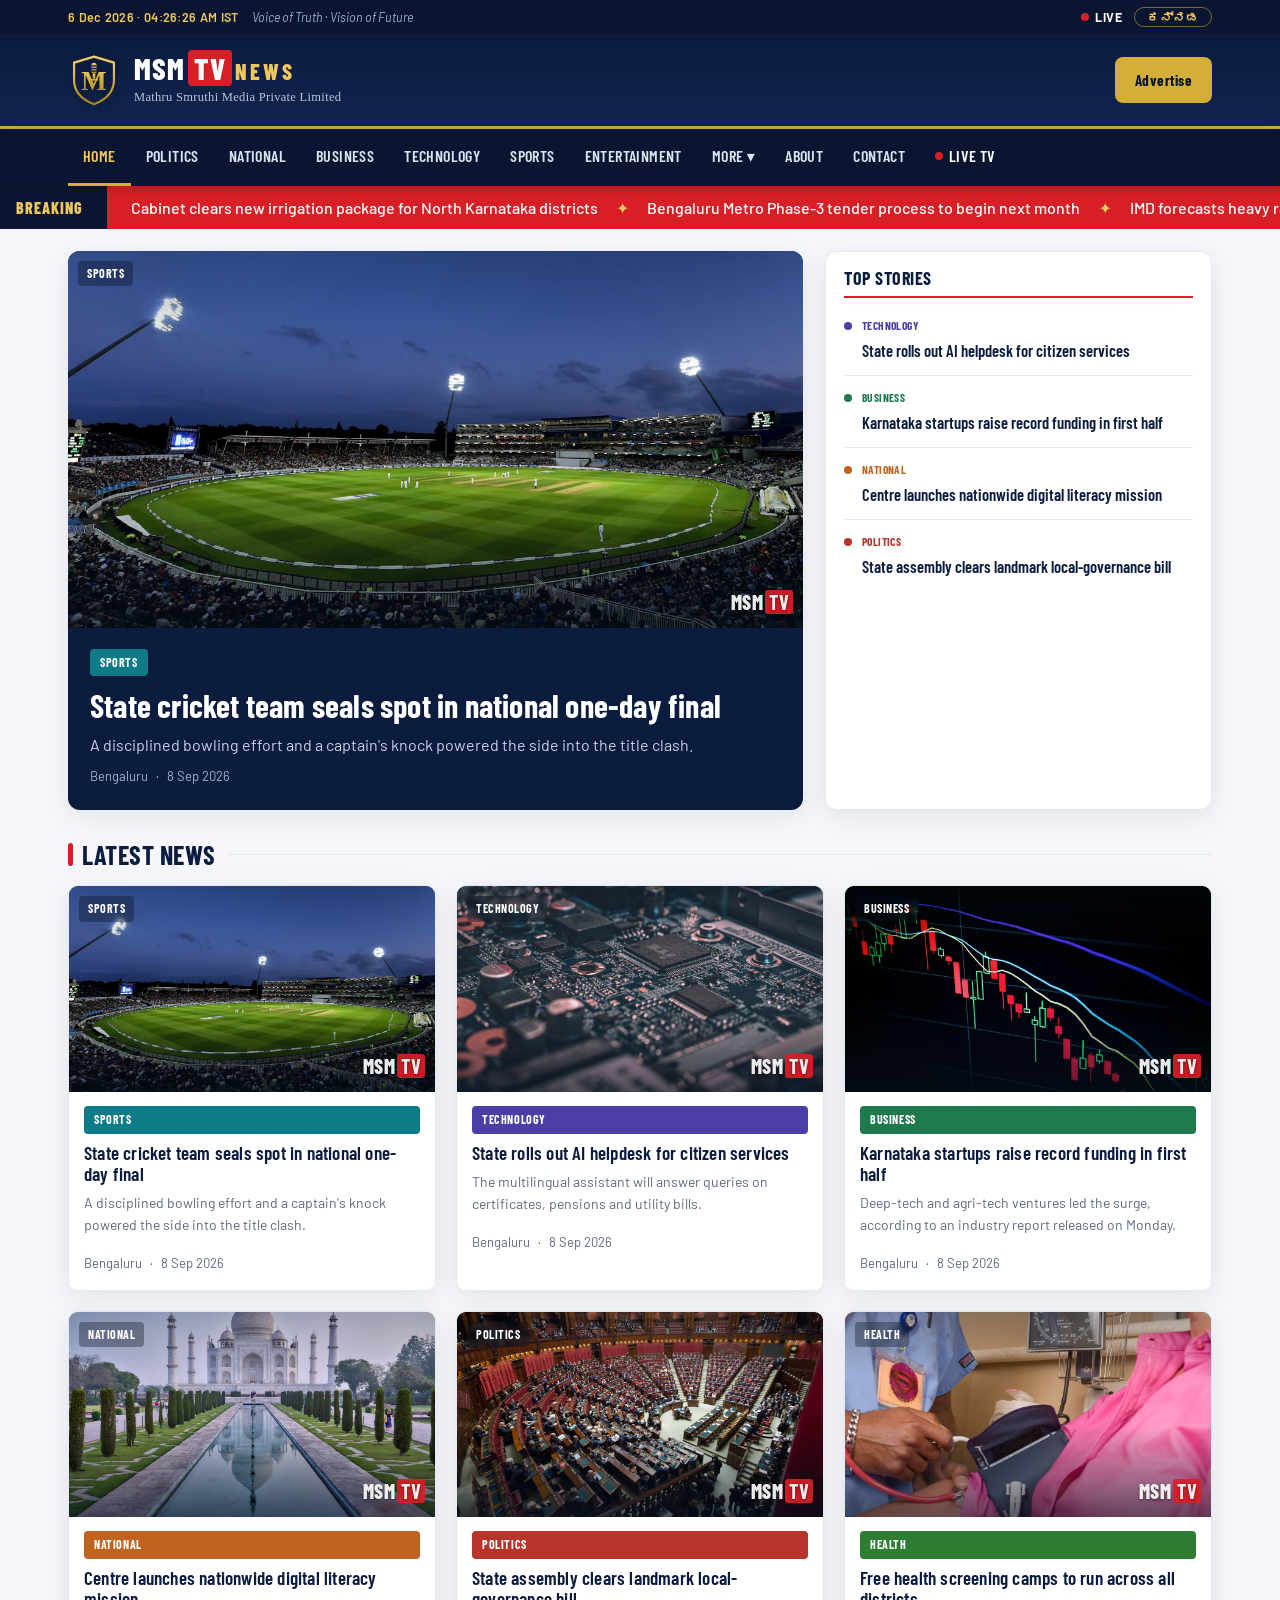
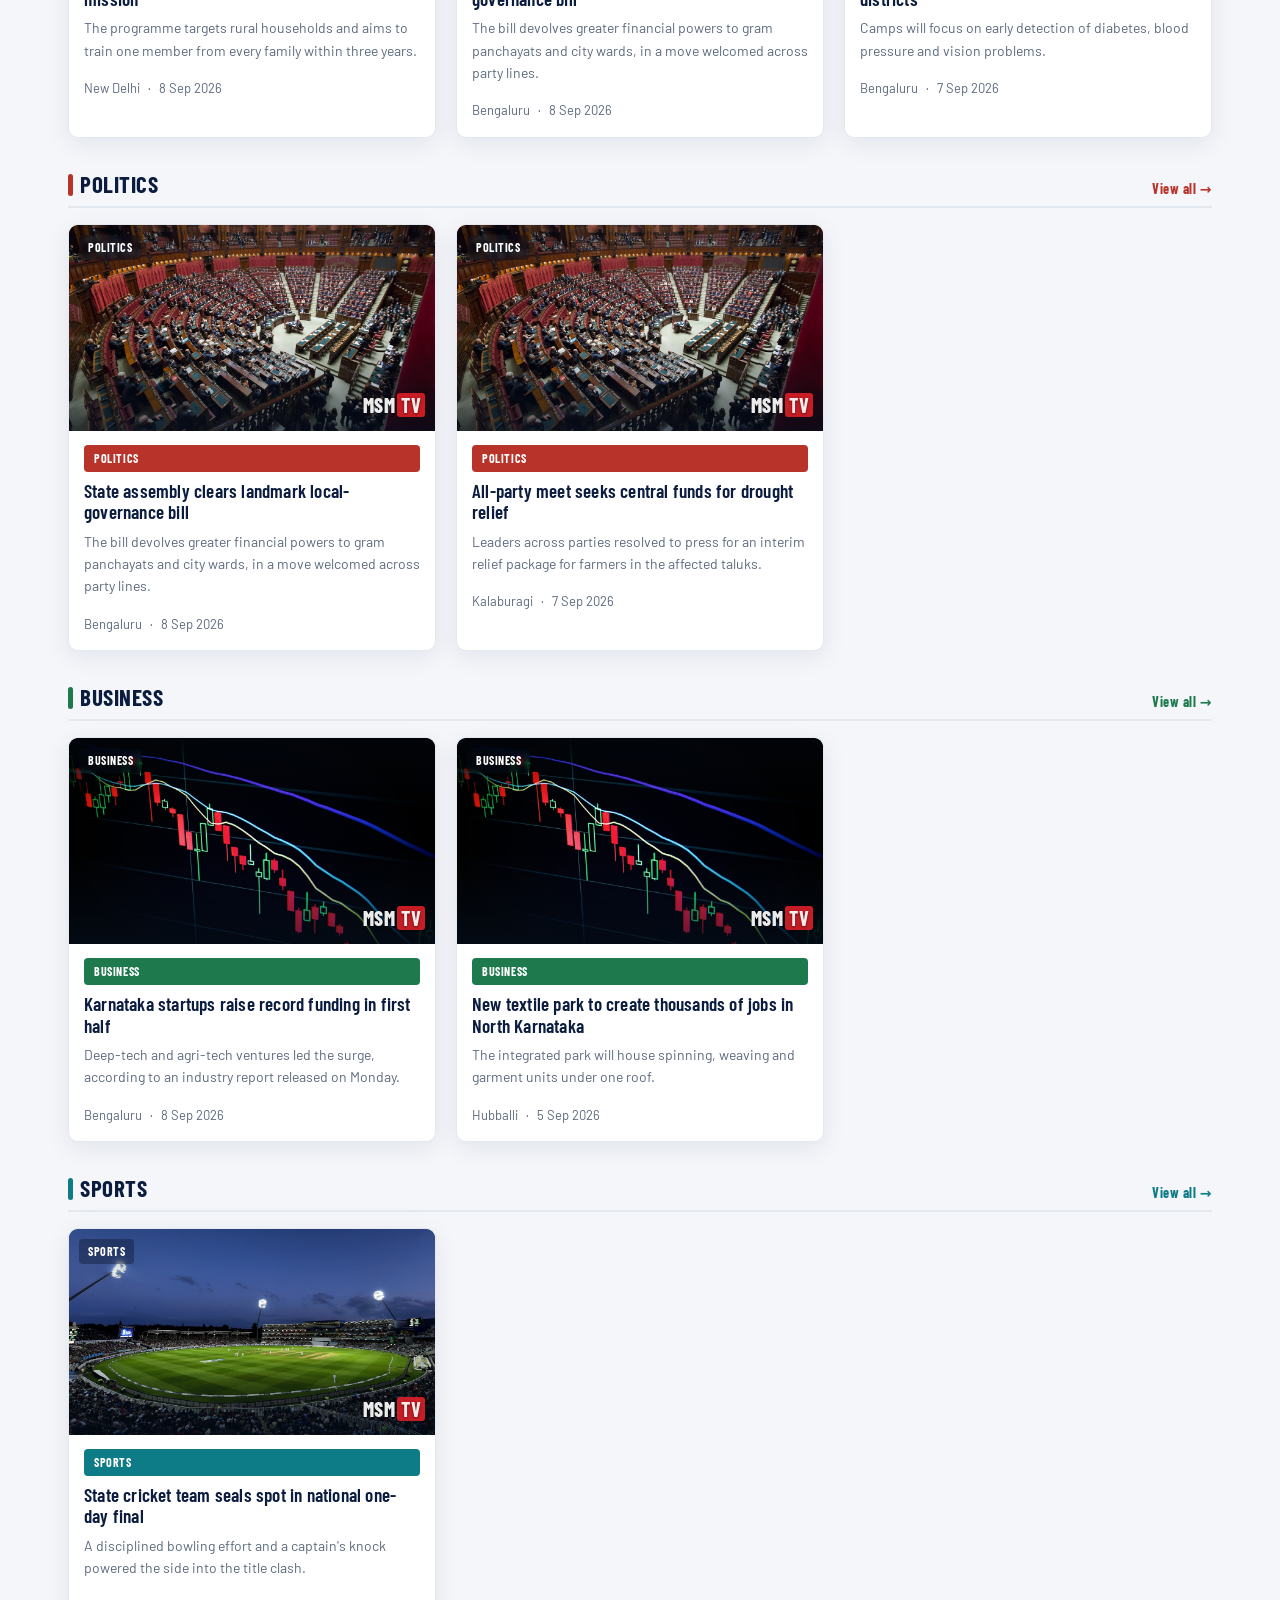
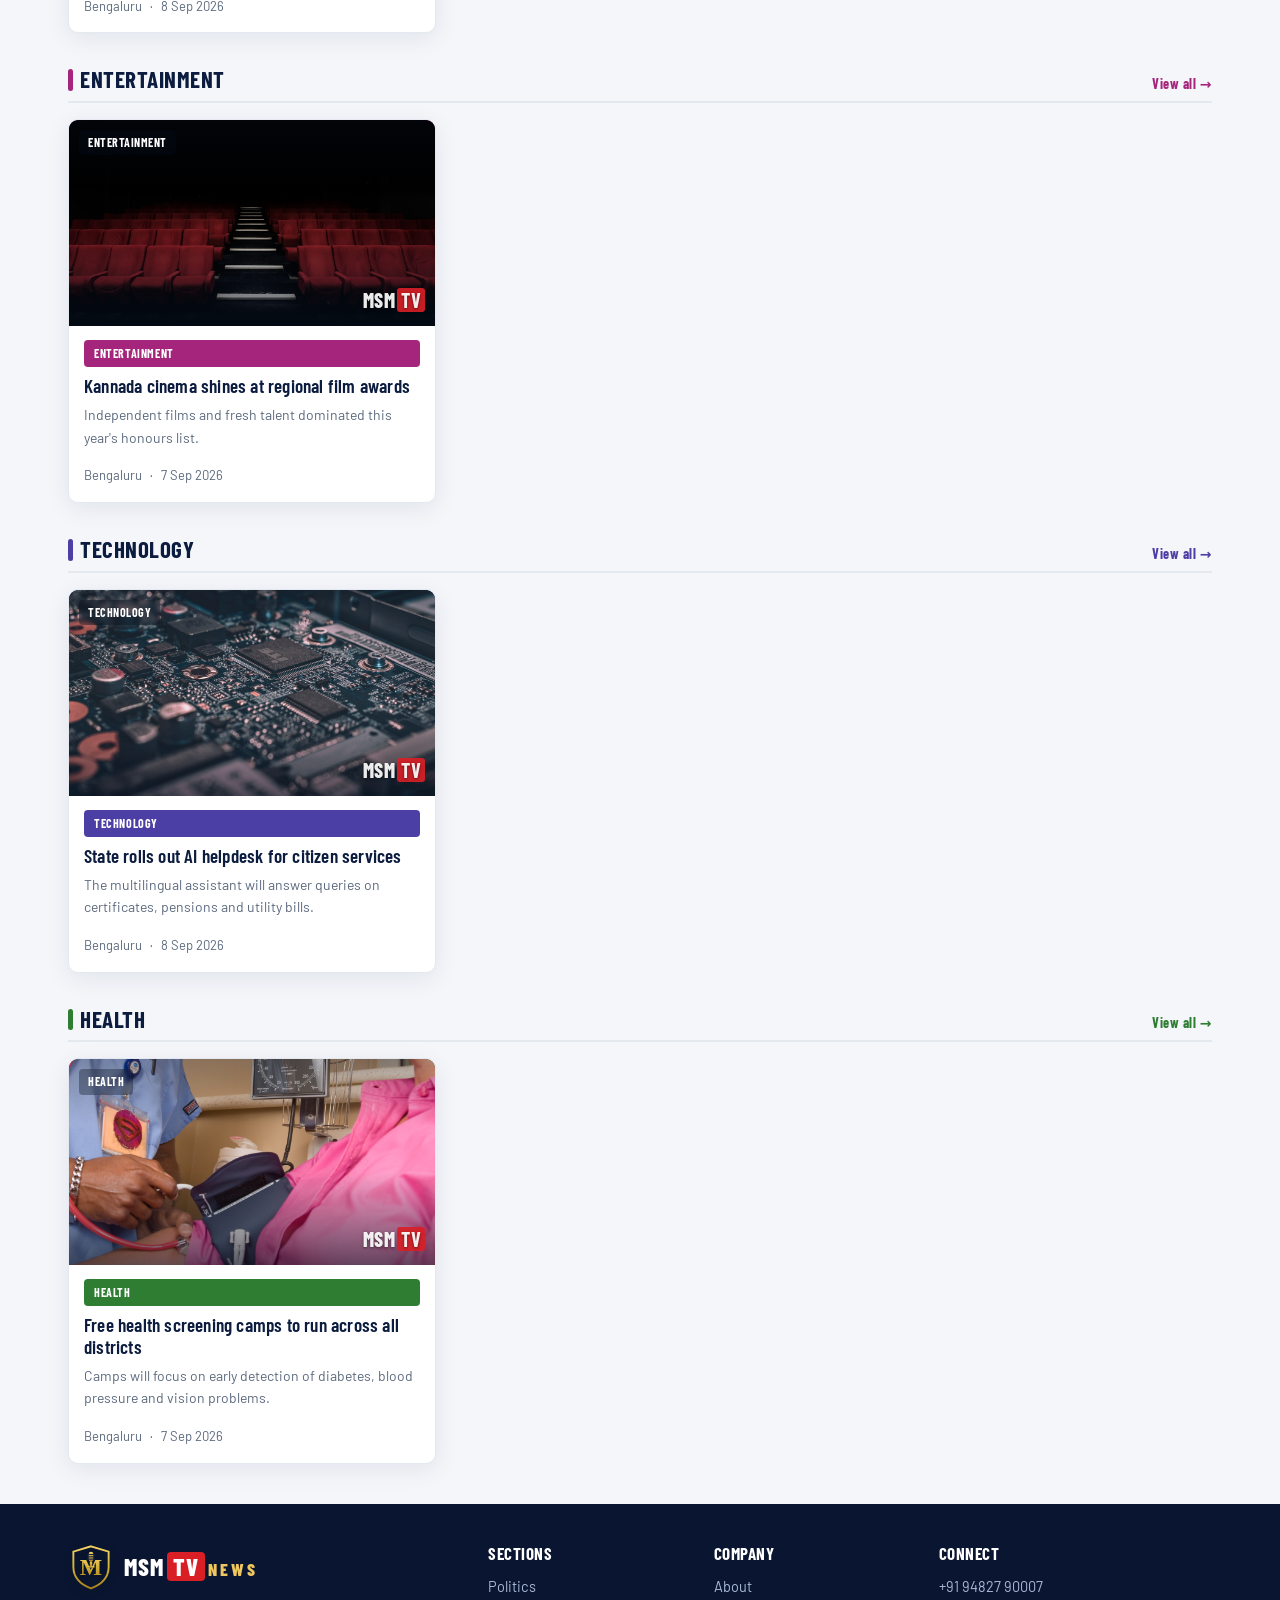
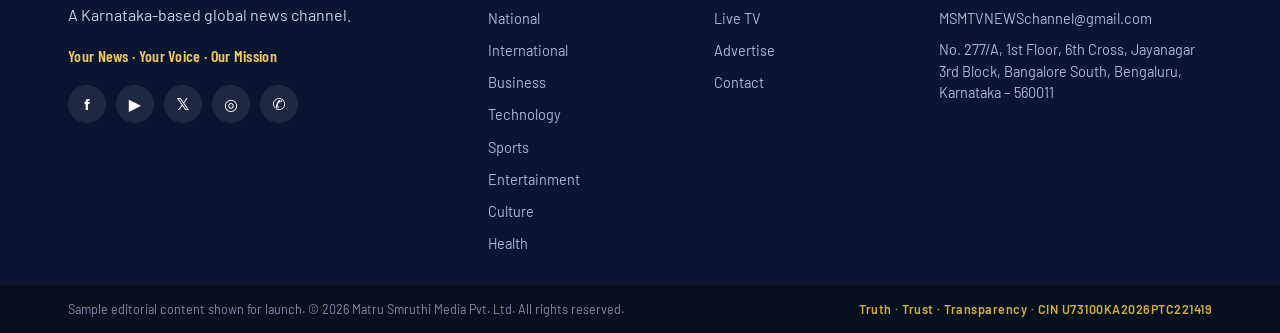
==== index.html @ d8f96eca "MSM TV NEWS — bilingual (EN/Kannada) static news site Multi-page GitHub Pages site for MSM TV NEWS (" ====
<!DOCTYPE html>
<html lang="en">
<head>
  <meta charset="utf-8">
  <meta name="viewport" content="width=device-width, initial-scale=1">
  <title>MSM TV NEWS — Voice of Truth, Vision of Future</title>
  <meta name="description" content="MSM TV NEWS by Matru Smruthi Media Pvt Ltd — a Karnataka-based global news channel. Breaking, national, business, sports, technology and more.">
  <link rel="icon" href="data:image/svg+xml,%3Csvg xmlns='http://www.w3.org/2000/svg' viewBox='0 0 32 32'%3E%3Crect width='32' height='32' rx='6' fill='%230b1c3f'/%3E%3Ctext x='16' y='24' font-family='Georgia' font-size='22' font-weight='700' text-anchor='middle' fill='%23d4af37'%3EM%3C/text%3E%3C/svg%3E">
  <link rel="preconnect" href="https://fonts.googleapis.com">
  <link rel="preconnect" href="https://fonts.gstatic.com" crossorigin>
  <link href="https://fonts.googleapis.com/css2?family=Barlow:wght@400;500;600&family=Barlow+Condensed:wght@600;700;800&family=Anek+Kannada:wght@400;500;600;700&display=swap" rel="stylesheet">
  <link rel="stylesheet" href="assets/css/style.css">
</head>
<body data-page="home">
  <header id="site-header"></header>
  <div class="ticker" id="ticker"></div>

  <main class="wrap">
    <section class="home-hero" id="home-hero"></section>

    <div class="section-head"><h2 id="h-latest">Latest News</h2><span class="line"></span></div>
    <div class="cards cards-3" id="home-latest"></div>

    <div id="home-sections"></div>
  </main>

  <footer id="site-footer"></footer>

  <script src="assets/js/data.js"></script>
  <script src="assets/js/i18n.js"></script>
  <script src="assets/js/app.js"></script>
  <script>
    initChrome("home");
    document.getElementById("h-latest").textContent = t("latest");
    renderHome();
  </script>
</body>
</html>
---- assets/css/style.css ----
/* =====================================================================
   MSM TV NEWS — stylesheet
   Palette: navy #0b1c3f · gold #d4af37 · news-red #d81f26 · off-white
   ===================================================================== */
:root {
  --navy: #0b1c3f;
  --navy-2: #12244f;
  --navy-3: #0a1631;
  --gold: #d4af37;
  --gold-lt: #f0c75e;
  --red: #d81f26;
  --red-dk: #a4141a;
  --ink: #16202e;
  --muted: #5c6a7e;
  --line: #e4e8ef;
  --bg: #f4f6fa;
  --card: #ffffff;
  --wrap: 1180px;
  --sans: "Barlow", system-ui, -apple-system, "Segoe UI", Roboto, sans-serif;
  --head: "Barlow Condensed", var(--sans);
  --serif: Georgia, "Times New Roman", serif;
  --radius: 12px;
  --shadow: 0 6px 24px rgba(11, 28, 63, .08);
}
body.lang-kn { --head: "Anek Kannada", var(--sans); --sans: "Anek Kannada", system-ui, sans-serif; }

* { box-sizing: border-box; }
html { scroll-behavior: smooth; }
body { margin: 0; background: var(--bg); color: var(--ink); font-family: var(--sans); font-size: 16px; line-height: 1.6; }
a { color: inherit; text-decoration: none; }
img { max-width: 100%; }
.wrap { max-width: var(--wrap); margin: 0 auto; padding: 0 18px; }
h1, h2, h3, h4 { font-family: var(--head); line-height: 1.12; letter-spacing: .2px; margin: 0; }
body.lang-kn h1, body.lang-kn h2, body.lang-kn h3 { line-height: 1.3; }

/* ---------- top bar ---------- */
.topbar { background: var(--navy-3); color: #cdd6e6; font-size: 12.5px; }
.topbar-inner { display: flex; align-items: center; gap: 14px; height: 34px; }
.topbar-date { color: var(--gold-lt); font-weight: 600; letter-spacing: .3px; }
.topbar-tag { color: #9fb0cc; font-style: italic; }
.topbar-right { margin-left: auto; display: flex; align-items: center; gap: 12px; }
.topbar-live { display: inline-flex; align-items: center; gap: 6px; color: #fff; font-weight: 700; letter-spacing: .5px; }
.topbar-live .dot, .nav-live .dot { width: 8px; height: 8px; border-radius: 50%; background: var(--red); box-shadow: 0 0 0 0 rgba(216,31,38,.7); animation: pulse 1.6s infinite; }
@keyframes pulse { 70% { box-shadow: 0 0 0 7px rgba(216,31,38,0); } 100% { box-shadow: 0 0 0 0 rgba(216,31,38,0); } }
.lang-toggle { background: transparent; border: 1px solid rgba(212,175,55,.55); color: var(--gold-lt); border-radius: 20px; padding: 3px 12px; font: 600 12.5px/1 var(--sans); cursor: pointer; transition: .2s; }
.lang-toggle:hover { background: var(--gold); color: var(--navy-3); border-color: var(--gold); }

/* ---------- masthead ---------- */
.masthead { background: linear-gradient(180deg, var(--navy), var(--navy-2)); color: #fff; border-bottom: 3px solid var(--gold); }
.masthead-inner { display: flex; align-items: center; gap: 16px; min-height: 92px; }
.brand { display: flex; align-items: center; gap: 14px; }
.msm-logo-mark { flex: none; filter: drop-shadow(0 2px 4px rgba(0,0,0,.4)); }
.brand-text { display: flex; flex-direction: column; }
.brand-msm { font-family: var(--head); font-weight: 800; font-size: 30px; letter-spacing: 1px; color: #fff; line-height: 1; }
.brand-msm b { background: var(--red); color: #fff; padding: 0 6px; margin: 0 3px; border-radius: 4px; font-weight: 800; }
.brand-msm i { color: var(--gold-lt); font-style: normal; letter-spacing: 3px; font-size: .74em; }
.brand-co { font-family: var(--serif); font-size: 12.5px; color: #b9c6df; letter-spacing: .3px; margin-top: 4px; }
body.lang-kn .brand-co { font-family: var(--sans); }
.mast-cta { margin-left: auto; background: var(--gold); color: var(--navy-3); font-family: var(--head); font-weight: 700; letter-spacing: .5px; padding: 11px 20px; border-radius: 8px; font-size: 15px; transition: .2s; }
.mast-cta:hover { background: var(--gold-lt); transform: translateY(-1px); }

/* ---------- main nav ---------- */
.mainnav { background: var(--navy-3); position: sticky; top: 0; z-index: 40; box-shadow: 0 2px 10px rgba(0,0,0,.2); }
.mainnav-inner { display: flex; align-items: center; }
.nav-links { display: flex; align-items: center; flex-wrap: wrap; }
.nav-link { display: inline-flex; align-items: center; gap: 6px; color: #dbe3f2; font-family: var(--head); font-weight: 600; font-size: 16px; letter-spacing: .4px; padding: 14px 15px; border-bottom: 3px solid transparent; transition: .15s; text-transform: uppercase; background: none; border-top: 0; border-left: 0; border-right: 0; cursor: pointer; }
body.lang-kn .nav-link { text-transform: none; font-size: 15px; }
.nav-link:hover { color: #fff; background: rgba(255,255,255,.05); }
.nav-link.is-active { color: var(--gold-lt); border-bottom-color: var(--gold); }
.nav-link.nav-live { color: #fff; }
.nav-dd { position: relative; }
.nav-dd-menu { position: absolute; top: 100%; left: 0; background: var(--navy-2); min-width: 190px; box-shadow: var(--shadow); border-top: 3px solid var(--gold); display: none; z-index: 50; }
.nav-dd:hover .nav-dd-menu, .nav-dd.open .nav-dd-menu { display: block; }
.nav-dd-menu .nav-link { display: block; border-bottom: 1px solid rgba(255,255,255,.06); padding: 11px 16px; }
.nav-burger { display: none; flex-direction: column; gap: 4px; background: none; border: 0; padding: 14px 10px; cursor: pointer; margin-left: auto; }
.nav-burger span { width: 24px; height: 2.5px; background: #fff; border-radius: 2px; }

/* ---------- ticker ---------- */
.ticker { display: flex; align-items: stretch; background: var(--red); color: #fff; overflow: hidden; }
.tick-label { flex: none; background: var(--navy-3); color: var(--gold-lt); font-family: var(--head); font-weight: 800; letter-spacing: 1px; padding: 9px 24px 9px 16px; display: flex; align-items: center; white-space: nowrap; text-transform: uppercase; position: relative; z-index: 2; }
.tick-label::after { content: ""; position: absolute; right: -10px; top: 0; border: 17px solid transparent; border-left-color: var(--navy-3); }
.tick-viewport { overflow: hidden; flex: 1; display: flex; align-items: center; }
.tick-track { display: inline-flex; align-items: center; white-space: nowrap; padding-left: 24px; animation: ticker 38s linear infinite; }
.tick-track:hover { animation-play-state: paused; }
.tick-item { padding: 9px 0; font-weight: 500; }
.tick-sep { padding: 0 18px; color: var(--gold-lt); }
@keyframes ticker { from { transform: translateX(0); } to { transform: translateX(-50%); } }

/* ---------- generic sections ---------- */
main { display: block; padding: 26px 0 40px; }
.section-head { display: flex; align-items: center; gap: 12px; margin: 30px 0 16px; }
.section-head h2 { font-size: 26px; text-transform: uppercase; letter-spacing: .5px; color: var(--navy); position: relative; padding-left: 14px; }
body.lang-kn .section-head h2 { text-transform: none; }
.section-head h2::before { content: ""; position: absolute; left: 0; top: 3px; bottom: 3px; width: 5px; background: var(--red); border-radius: 3px; }
.section-head .line { flex: 1; height: 1px; background: var(--line); }

/* ---------- pills / meta ---------- */
.pill { display: inline-block; background: var(--pc, var(--red)); color: #fff; font-family: var(--head); font-weight: 700; font-size: 12px; letter-spacing: .6px; text-transform: uppercase; padding: 4px 10px; border-radius: 4px; }
body.lang-kn .pill { text-transform: none; }
.pill-min { font-family: var(--head); font-weight: 700; font-size: 11.5px; text-transform: uppercase; letter-spacing: .4px; display: block; margin-bottom: 3px; }
body.lang-kn .pill-min { text-transform: none; }
.card-meta { display: flex; align-items: center; gap: 8px; color: var(--muted); font-size: 13px; margin-top: 8px; }

/* ---------- thumbnails ---------- */
.thumb { position: relative; aspect-ratio: 16/9; overflow: hidden; border-radius: 8px 8px 0 0; display: block; }
.thumb-img { position: absolute; inset: 0; width: 100%; height: 100%; object-fit: cover; z-index: 1; }
.thumb-scrim { position: absolute; inset: 0; z-index: 1; background: linear-gradient(180deg, rgba(6,16,31,.28) 0%, rgba(6,16,31,0) 32%, rgba(6,16,31,0) 55%, rgba(6,16,31,.62) 100%); }
.thumb-cat { position: absolute; top: 10px; left: 10px; z-index: 2; color: #fff; font-family: var(--head); font-weight: 700; letter-spacing: .5px; text-transform: uppercase; font-size: 12px; background: rgba(6,16,31,.35); padding: 3px 9px; border-radius: 4px; backdrop-filter: blur(2px); }
body.lang-kn .thumb-cat { text-transform: none; }
.thumb-mark { position: absolute; right: 10px; bottom: 10px; z-index: 2; font-family: var(--head); font-weight: 800; font-size: 20px; color: rgba(255,255,255,.92); letter-spacing: .5px; text-shadow: 0 1px 3px rgba(0,0,0,.5); }
.thumb-mark b { background: rgba(216,31,38,.92); padding: 0 4px; border-radius: 3px; margin-left: 2px; }

/* ---------- cards ---------- */
.cards { display: grid; gap: 20px; }
.cards-3 { grid-template-columns: repeat(3, 1fr); }
.card { background: var(--card); border-radius: 10px; overflow: hidden; box-shadow: var(--shadow); display: flex; flex-direction: column; transition: transform .18s, box-shadow .18s; border: 1px solid var(--line); }
.card:hover { transform: translateY(-4px); box-shadow: 0 14px 30px rgba(11,28,63,.16); }
.card-body { padding: 14px 15px 16px; display: flex; flex-direction: column; gap: 8px; flex: 1; }
.card-title { font-size: 19px; color: var(--navy); font-weight: 600; }
.card-excerpt { color: var(--muted); font-size: 14px; margin: 0; }
.card-big .card-title { font-size: 24px; }

/* ---------- home hero ---------- */
.home-hero { display: grid; grid-template-columns: 1.9fr 1fr; gap: 22px; margin-top: 22px; }
.hero-lead { position: relative; border-radius: 12px; overflow: hidden; box-shadow: var(--shadow); background: var(--navy); color: #fff; display: block; }
.hero-lead .thumb { aspect-ratio: 16/8.2; border-radius: 0; }
.hero-lead-body { padding: 20px 22px 24px; }
.hero-lead-body h2 { font-size: 32px; margin: 12px 0 8px; }
.hero-lead-body p { color: #c6d1e6; margin: 0; }
.hero-lead .card-meta { color: #9fb0cc; }
.hero-side { background: var(--card); border-radius: 12px; box-shadow: var(--shadow); padding: 16px 18px; border: 1px solid var(--line); }
.rail-title { font-size: 18px; text-transform: uppercase; letter-spacing: .5px; color: var(--navy); border-bottom: 2px solid var(--red); padding-bottom: 8px; margin-bottom: 6px; }
body.lang-kn .rail-title { text-transform: none; }
.side-item { display: flex; gap: 10px; padding: 12px 0; border-bottom: 1px solid var(--line); align-items: flex-start; }
.side-item:last-child { border-bottom: 0; }
.side-dot { width: 8px; height: 8px; border-radius: 50%; margin-top: 6px; flex: none; }
.side-title { font-family: var(--head); font-weight: 600; font-size: 16.5px; color: var(--navy); line-height: 1.25; }
body.lang-kn .side-title { line-height: 1.4; }
.side-item:hover .side-title { color: var(--red); }

/* ---------- category rows on home ---------- */
.cat-row { margin-top: 34px; }
.cat-row-head { display: flex; align-items: center; justify-content: space-between; border-bottom: 2px solid var(--line); margin-bottom: 16px; }
.cat-row-head h3 { font-size: 23px; color: var(--navy); text-transform: uppercase; letter-spacing: .5px; padding: 0 0 8px 12px; position: relative; }
body.lang-kn .cat-row-head h3 { text-transform: none; }
.cat-row-head h3::before { content: ""; position: absolute; left: 0; top: 2px; bottom: 10px; width: 5px; background: var(--pc, var(--red)); border-radius: 3px; }
.cat-row-head a { color: var(--pc, var(--red)); font-family: var(--head); font-weight: 700; font-size: 14px; letter-spacing: .5px; }

/* ---------- category page ---------- */
.cat-head { background: linear-gradient(120deg, var(--navy), var(--navy-2)); color: #fff; border-radius: 12px; padding: 26px 24px; margin: 6px 0 24px; border-left: 8px solid var(--pc, var(--gold)); }
.cat-kicker { color: var(--gold-lt); font-family: var(--head); font-weight: 600; letter-spacing: 1px; text-transform: uppercase; font-size: 13px; }
body.lang-kn .cat-kicker { text-transform: none; }
.cat-head h1 { font-size: 40px; margin-top: 4px; }
.cat-lead { margin-bottom: 24px; }
.cat-lead .card { flex-direction: row; }
.cat-lead .thumb { width: 46%; border-radius: 10px 0 0 10px; aspect-ratio: auto; }
.cat-lead .card-body { justify-content: center; }
.empty { text-align: center; color: var(--muted); padding: 60px 20px; font-size: 18px; }

/* ---------- article page ---------- */
.article { max-width: 820px; margin: 0 auto; }
.crumbs { color: var(--muted); font-size: 13px; margin-bottom: 12px; }
.crumbs a { color: var(--red); }
.art-title { font-size: 40px; color: var(--navy); margin: 12px 0; line-height: 1.1; }
body.lang-kn .art-title { line-height: 1.3; font-size: 34px; }
.art-meta { color: var(--muted); font-size: 14px; display: flex; gap: 8px; margin-bottom: 18px; }
.article .thumb { aspect-ratio: 16/8; border-radius: 12px; margin-bottom: 22px; }
.art-body p { font-size: 18px; line-height: 1.85; color: #2a3547; margin: 0 0 18px; }
.art-body p:first-child { font-size: 20px; color: var(--ink); font-weight: 500; }
.art-share { display: flex; align-items: center; gap: 12px; border-top: 1px solid var(--line); border-bottom: 1px solid var(--line); padding: 14px 0; margin: 26px 0; }
.art-share span { font-family: var(--head); font-weight: 700; color: var(--navy); }
.art-share a { color: var(--red); font-weight: 600; }
#article-related { max-width: 1180px; margin: 40px auto 0; }

/* ---------- LIVE page ---------- */
.live-stage { background: radial-gradient(circle at 50% 30%, var(--navy-2), var(--navy-3)); color: #fff; border-radius: 16px; padding: 60px 24px; text-align: center; box-shadow: var(--shadow); border: 1px solid rgba(212,175,55,.25); }
.live-badge { display: inline-flex; align-items: center; gap: 8px; background: var(--red); color: #fff; font-family: var(--head); font-weight: 800; letter-spacing: 2px; padding: 7px 18px; border-radius: 30px; margin-bottom: 22px; }
.live-badge .dot { width: 9px; height: 9px; border-radius: 50%; background: #fff; animation: pulse 1.6s infinite; }
.live-screen { max-width: 760px; margin: 0 auto 26px; aspect-ratio: 16/9; border-radius: 12px; background: linear-gradient(135deg, #1a2c56, #0a1631); border: 1px solid rgba(255,255,255,.12); display: flex; align-items: center; justify-content: center; position: relative; overflow: hidden; }
.live-screen .msm-logo-mark { width: 90px; height: 90px; opacity: .95; }
.live-screen::after { content: "24 × 7"; position: absolute; bottom: 14px; right: 16px; font-family: var(--head); font-weight: 800; color: var(--gold-lt); letter-spacing: 2px; font-size: 20px; }
.live-stage h1 { font-size: 34px; margin-bottom: 12px; }
.live-stage p { color: #c6d1e6; max-width: 620px; margin: 0 auto 22px; }
.btn-gold { display: inline-block; background: var(--gold); color: var(--navy-3); font-family: var(--head); font-weight: 700; letter-spacing: .5px; padding: 13px 26px; border-radius: 8px; font-size: 16px; transition: .2s; }
.btn-gold:hover { background: var(--gold-lt); transform: translateY(-1px); }

/* ---------- about ---------- */
.page-hero { background: linear-gradient(120deg, var(--navy), var(--navy-2)); color: #fff; border-radius: 14px; padding: 40px 30px; margin-bottom: 26px; border-bottom: 4px solid var(--gold); }
.page-hero h1 { font-size: 42px; }
.page-hero p { color: #c6d1e6; margin: 10px 0 0; max-width: 720px; font-size: 18px; }
.prose { max-width: 900px; }
.prose h2 { color: var(--navy); font-size: 27px; margin: 30px 0 12px; padding-left: 12px; border-left: 5px solid var(--red); }
body.lang-kn .prose h2 { padding-left: 12px; }
.prose p { color: #33404f; font-size: 17px; }
.values-grid, .why-grid { display: grid; grid-template-columns: repeat(3,1fr); gap: 16px; margin: 16px 0; }
.vcard { background: var(--card); border: 1px solid var(--line); border-radius: 10px; padding: 18px; box-shadow: var(--shadow); }
.vcard b { display: block; font-family: var(--head); font-size: 19px; color: var(--navy); margin-bottom: 4px; letter-spacing: .3px; }
.vcard span { color: var(--muted); font-size: 14px; }
.chip-list { display: flex; flex-wrap: wrap; gap: 10px; margin: 14px 0; }
.chip { background: #fff; border: 1px solid var(--line); border-left: 4px solid var(--gold); border-radius: 8px; padding: 9px 14px; font-family: var(--head); font-weight: 600; color: var(--navy); box-shadow: var(--shadow); }
.corp { width: 100%; border-collapse: collapse; background: #fff; border-radius: 10px; overflow: hidden; box-shadow: var(--shadow); border: 1px solid var(--line); margin-top: 8px; }
.corp th, .corp td { text-align: left; padding: 12px 16px; border-bottom: 1px solid var(--line); font-size: 15px; }
.corp th { background: var(--navy); color: #fff; font-family: var(--head); font-weight: 600; letter-spacing: .3px; width: 38%; }
.corp tr:last-child th, .corp tr:last-child td { border-bottom: 0; }
.corp .badge-active { color: #1e7a4d; font-weight: 700; }

/* ---------- contact / advertise ---------- */
.two-col { display: grid; grid-template-columns: 1.1fr 1fr; gap: 30px; align-items: start; }
.contact-card { background: var(--card); border: 1px solid var(--line); border-radius: 12px; box-shadow: var(--shadow); padding: 24px; }
.contact-item { display: flex; gap: 12px; padding: 14px 0; border-bottom: 1px solid var(--line); }
.contact-item:last-child { border-bottom: 0; }
.contact-item .ic { width: 42px; height: 42px; flex: none; border-radius: 10px; background: var(--navy); color: var(--gold-lt); display: flex; align-items: center; justify-content: center; font-size: 20px; }
.contact-item b { font-family: var(--head); color: var(--navy); font-size: 15px; letter-spacing: .3px; display: block; }
.contact-item a, .contact-item span { color: var(--muted); font-size: 15px; }
form.msm-form { display: grid; gap: 14px; }
.msm-form label { font-family: var(--head); font-weight: 600; color: var(--navy); font-size: 14px; letter-spacing: .3px; }
.msm-form input, .msm-form textarea, .msm-form select { width: 100%; padding: 11px 13px; border: 1px solid var(--line); border-radius: 8px; font: inherit; font-size: 15px; background: #fbfcfe; }
.msm-form input:focus, .msm-form textarea:focus, .msm-form select:focus { outline: 2px solid var(--gold); border-color: var(--gold); }
.msm-form .btn-gold { border: 0; cursor: pointer; justify-self: start; }
.form-note { color: var(--muted); font-size: 13px; margin: 2px 0 0; }
.adv-reasons { display: grid; grid-template-columns: repeat(3,1fr); gap: 14px; margin-top: 20px; }
.adv-reasons .vcard { text-align: center; }

/* ---------- footer ---------- */
#site-footer { background: var(--navy-3); color: #b9c6df; margin-top: 40px; }
.footer-inner { display: grid; grid-template-columns: 2fr 1fr 1fr 1.4fr; gap: 30px; padding: 40px 18px 30px; }
.foot-logo { display: flex; align-items: center; gap: 10px; margin-bottom: 12px; }
.foot-logo .brand-msm { font-size: 24px; }
.foot-tag { color: #c6d1e6; margin: 0 0 6px; }
.foot-mission { color: var(--gold-lt); font-family: var(--head); font-weight: 600; letter-spacing: .3px; }
.foot-social { display: flex; gap: 10px; margin-top: 14px; }
.foot-social a { width: 38px; height: 38px; border-radius: 50%; background: rgba(255,255,255,.08); display: flex; align-items: center; justify-content: center; color: #fff; font-weight: 700; transition: .2s; }
.foot-social a:hover { background: var(--gold); color: var(--navy-3); }
.foot-col h4 { color: #fff; font-size: 17px; letter-spacing: .5px; margin-bottom: 12px; text-transform: uppercase; }
body.lang-kn .foot-col h4 { text-transform: none; }
.foot-links { display: flex; flex-direction: column; gap: 9px; }
.foot-links a, .foot-links span { color: #a9b8d4; font-size: 14.5px; }
.foot-links a:hover { color: var(--gold-lt); }
.foot-addr { line-height: 1.5; }
.footer-bar { background: #06101f; }
.footer-bar-inner { display: flex; justify-content: space-between; gap: 12px; flex-wrap: wrap; padding: 14px 18px; font-size: 12.5px; color: #7f8fac; }
.foot-powered { color: var(--gold); font-weight: 600; letter-spacing: .5px; }

/* ---------- responsive ---------- */
@media (max-width: 900px) {
  .home-hero { grid-template-columns: 1fr; }
  .cards-3 { grid-template-columns: repeat(2, 1fr); }
  .two-col { grid-template-columns: 1fr; }
  .values-grid, .why-grid, .adv-reasons { grid-template-columns: repeat(2,1fr); }
  .footer-inner { grid-template-columns: 1fr 1fr; }
  .cat-lead .card { flex-direction: column; }
  .cat-lead .thumb { width: 100%; border-radius: 10px 10px 0 0; aspect-ratio: 16/9; }
  .topbar-tag { display: none; }
}
@media (max-width: 640px) {
  .nav-burger { display: flex; }
  .nav-links { display: none; width: 100%; flex-direction: column; align-items: stretch; background: var(--navy-2); }
  .nav-links.open { display: flex; }
  .nav-link { padding: 13px 16px; border-bottom: 1px solid rgba(255,255,255,.06); text-transform: none; }
  .nav-dd, .nav-dd-menu { position: static; }
  .nav-dd-menu { box-shadow: none; border-top: 0; }
  .mainnav-inner { flex-wrap: wrap; }
  .cards-3 { grid-template-columns: 1fr; }
  .values-grid, .why-grid, .adv-reasons { grid-template-columns: 1fr; }
  .footer-inner { grid-template-columns: 1fr; }
  .masthead-inner { min-height: 70px; }
  .brand-msm { font-size: 24px; }
  .mast-cta { display: none; }
  .hero-lead-body h2 { font-size: 25px; }
  .art-title { font-size: 30px; }
  .page-hero h1, .cat-head h1 { font-size: 30px; }
  .section-head h2 { font-size: 22px; }
}
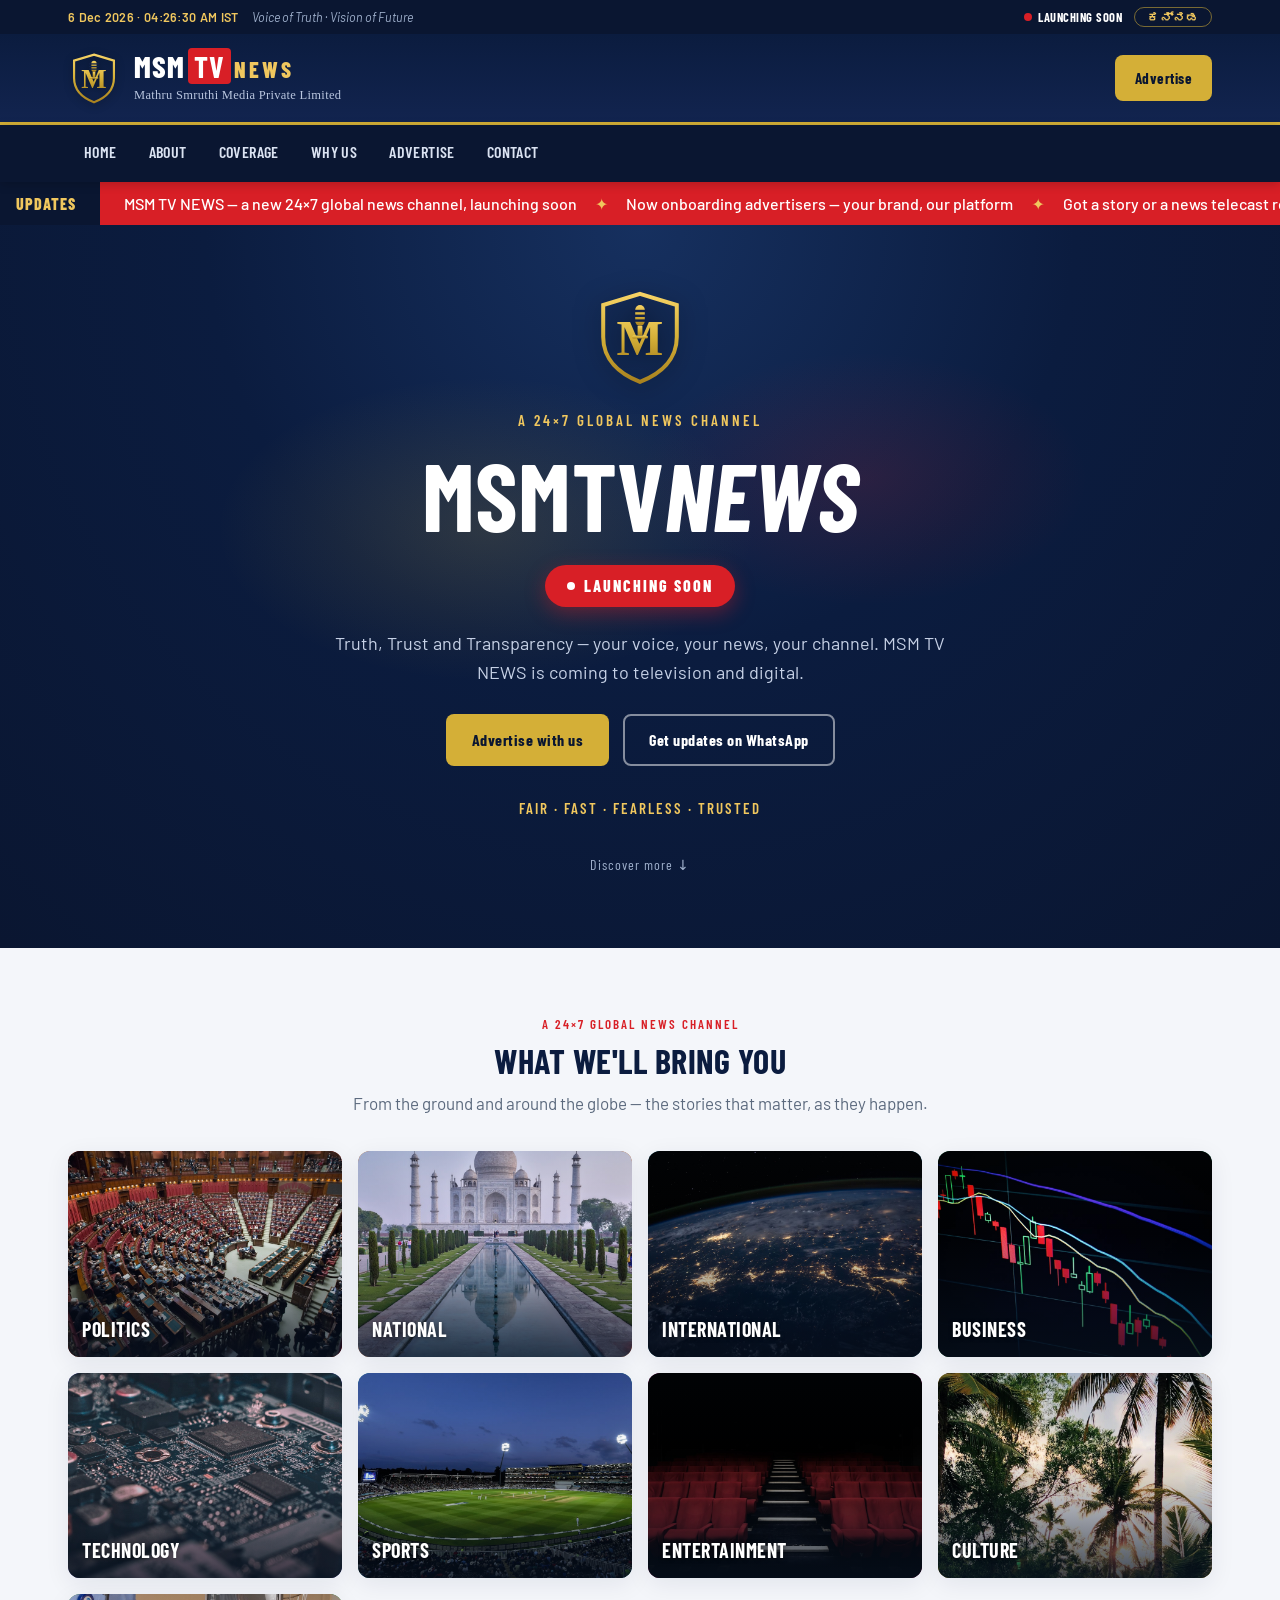
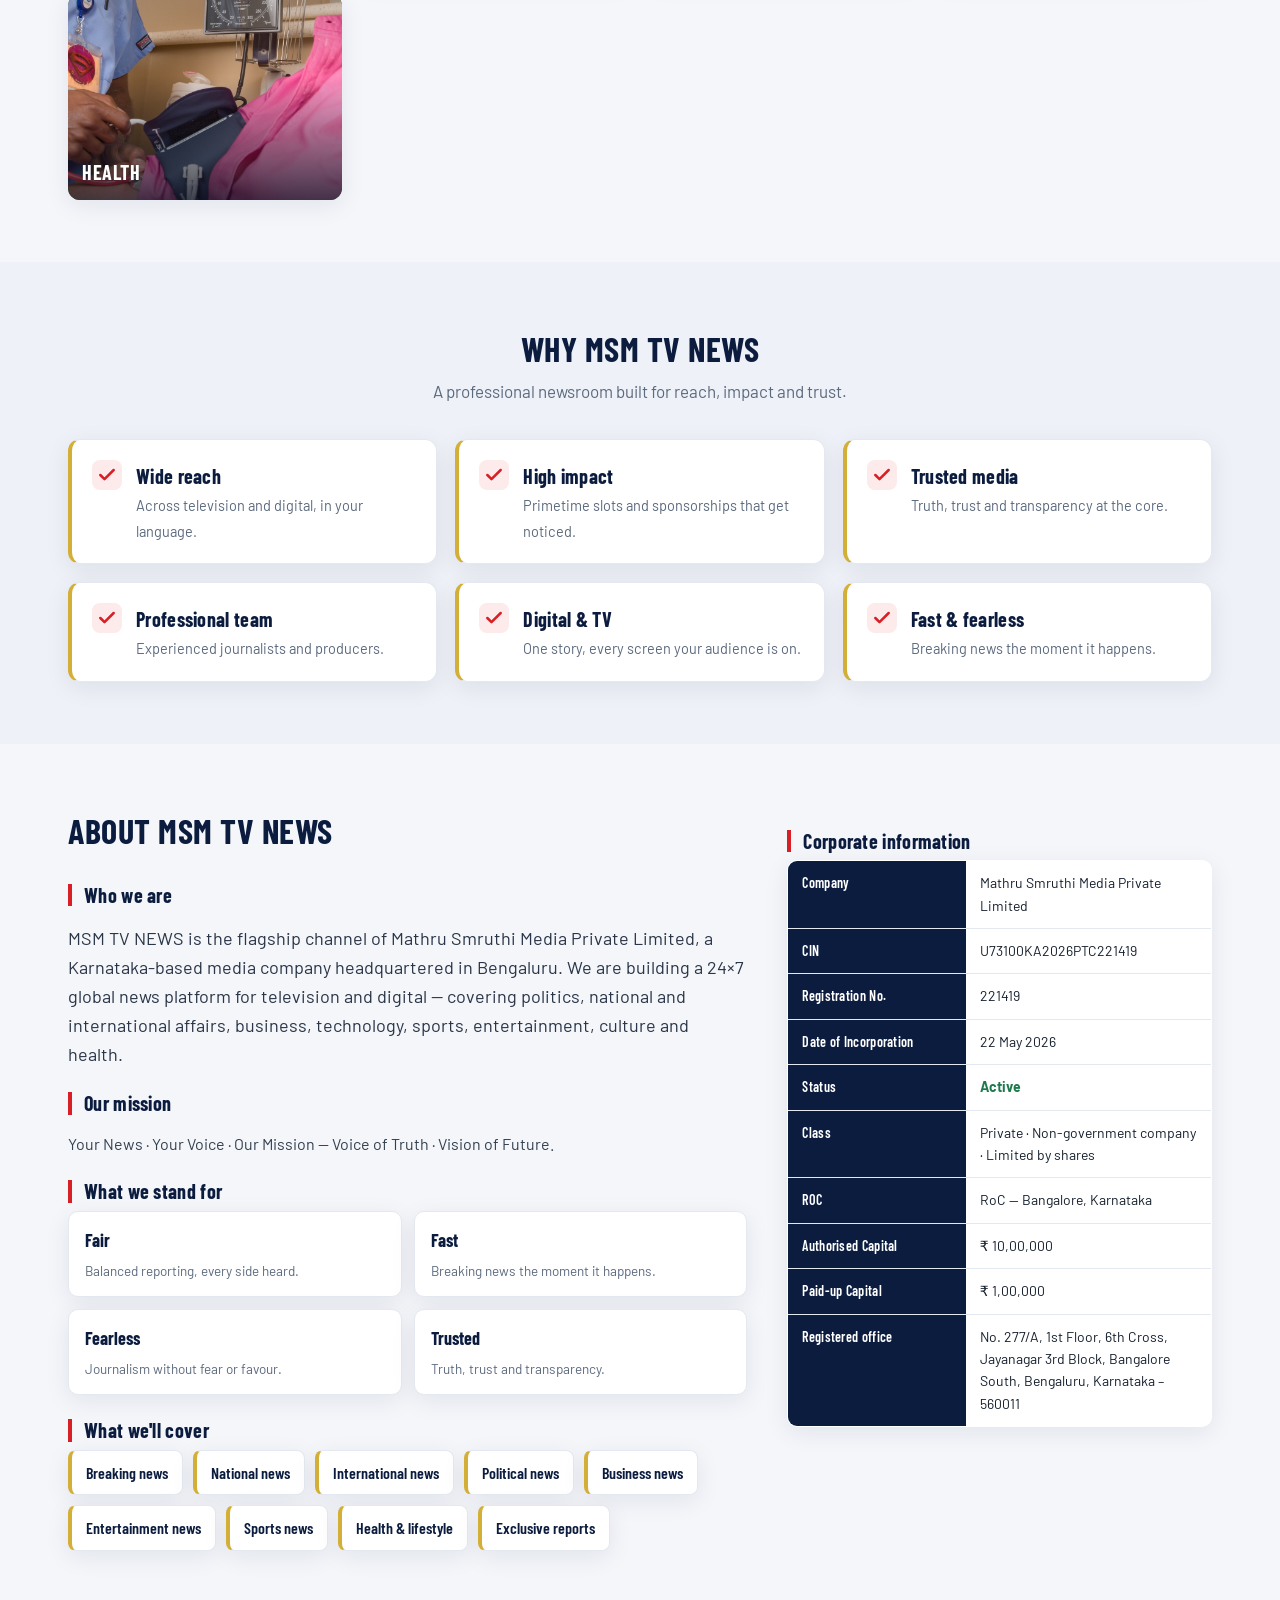
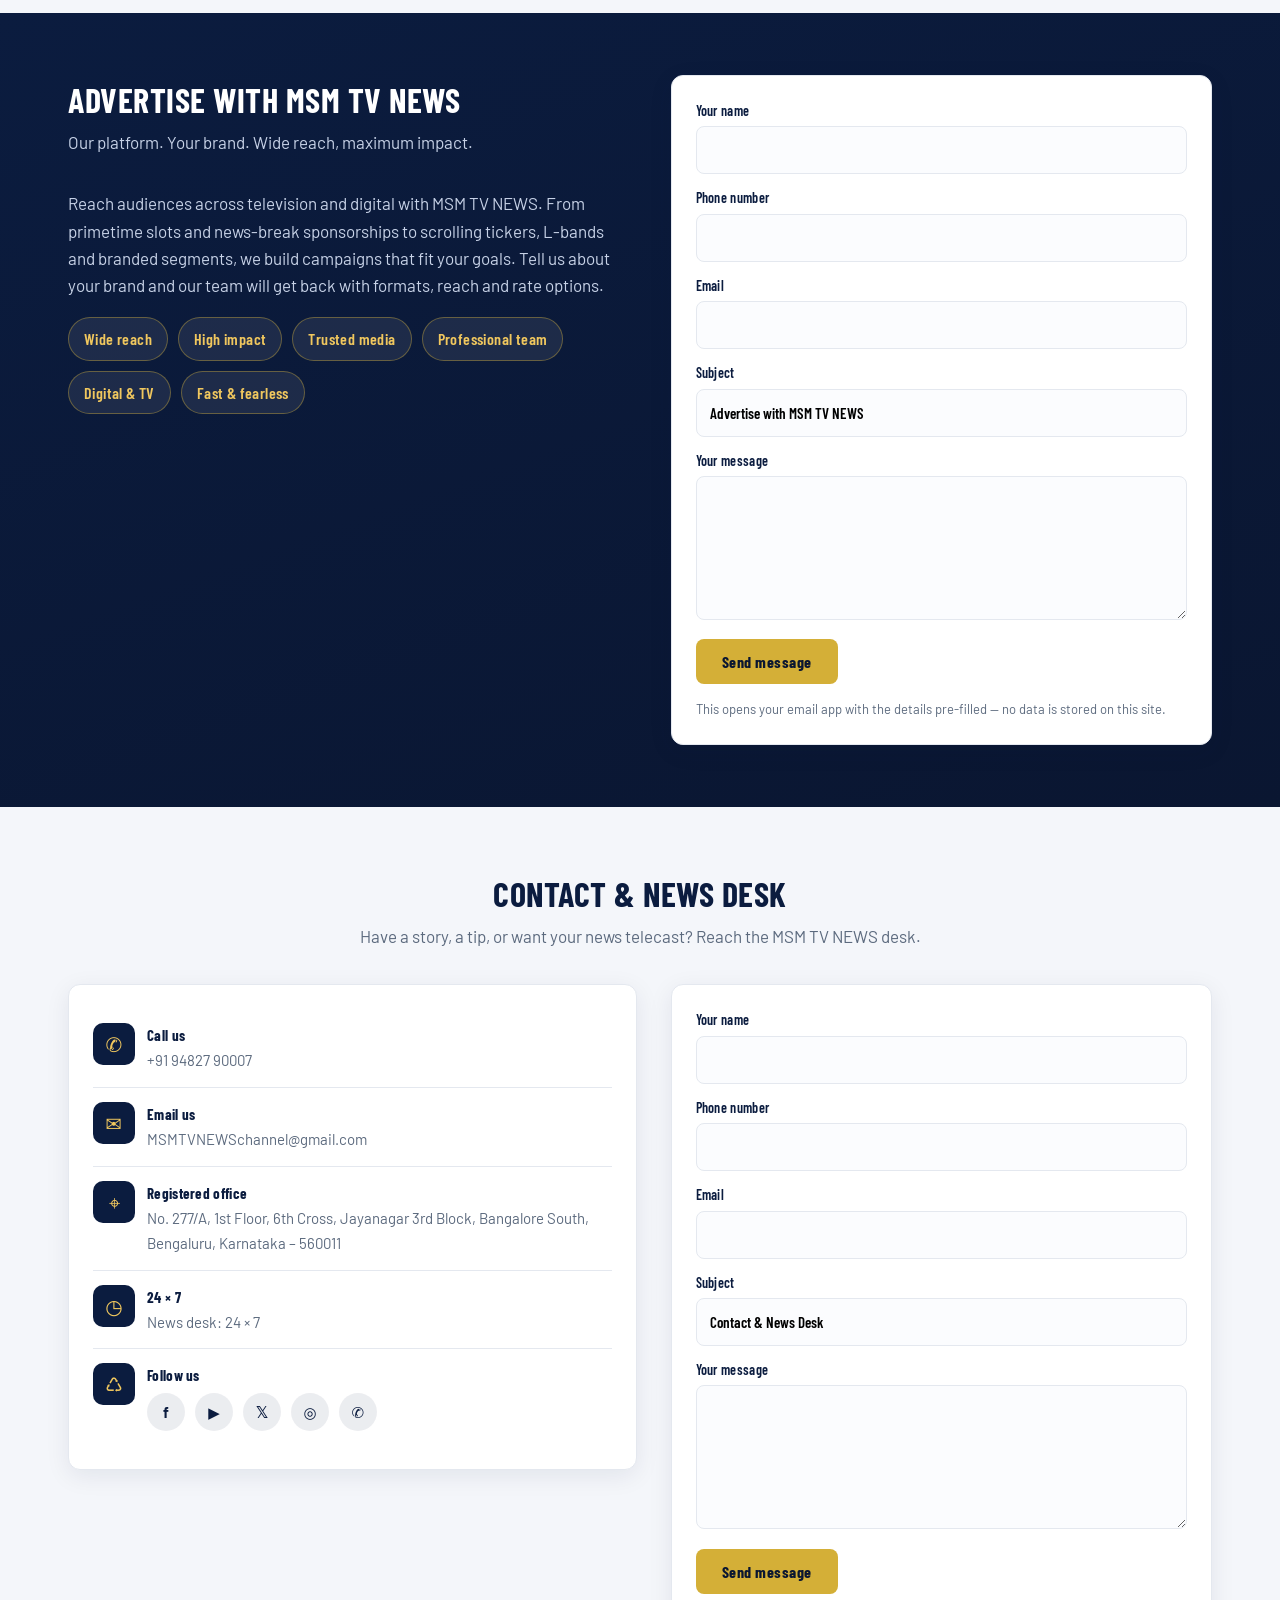
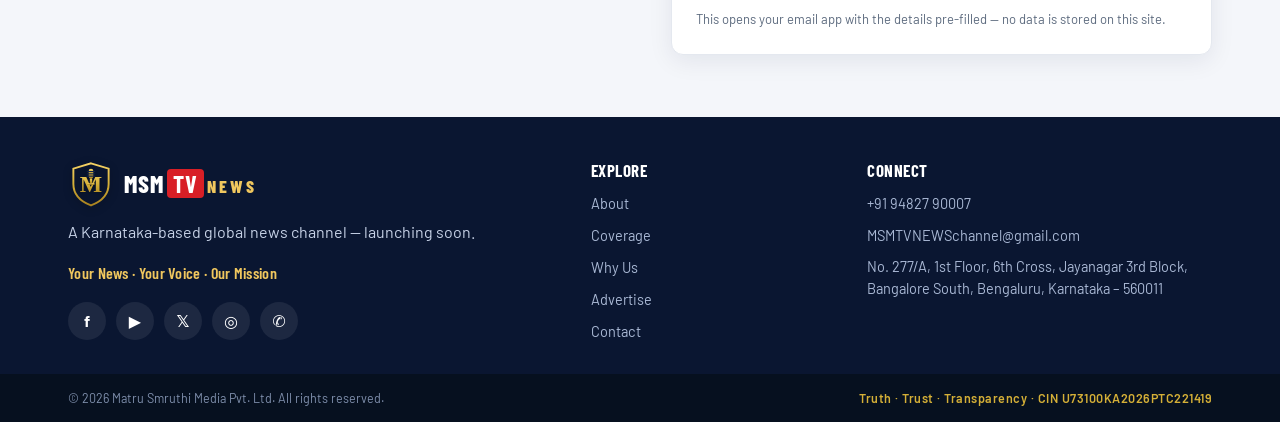
==== commit 4b5fcfe2: "Pivot to launch / coming-soon landing site Replace the multi-page news site with a single-page promo" ====
--- a/index.html
+++ b/index.html
@@ -3,36 +3,27 @@
 <head>
   <meta charset="utf-8">
   <meta name="viewport" content="width=device-width, initial-scale=1">
-  <title>MSM TV NEWS — Voice of Truth, Vision of Future</title>
-  <meta name="description" content="MSM TV NEWS by Matru Smruthi Media Pvt Ltd — a Karnataka-based global news channel. Breaking, national, business, sports, technology and more.">
+  <title>MSM TV NEWS — Launching Soon</title>
+  <meta name="description" content="MSM TV NEWS by Matru Smruthi Media Pvt Ltd — a Karnataka-based 24×7 global news channel. Launching soon on television and digital. Truth, Trust, Transparency.">
   <link rel="icon" href="data:image/svg+xml,%3Csvg xmlns='http://www.w3.org/2000/svg' viewBox='0 0 32 32'%3E%3Crect width='32' height='32' rx='6' fill='%230b1c3f'/%3E%3Ctext x='16' y='24' font-family='Georgia' font-size='22' font-weight='700' text-anchor='middle' fill='%23d4af37'%3EM%3C/text%3E%3C/svg%3E">
   <link rel="preconnect" href="https://fonts.googleapis.com">
   <link rel="preconnect" href="https://fonts.gstatic.com" crossorigin>
-  <link href="https://fonts.googleapis.com/css2?family=Barlow:wght@400;500;600&family=Barlow+Condensed:wght@600;700;800&family=Anek+Kannada:wght@400;500;600;700&display=swap" rel="stylesheet">
+  <link href="https://fonts.googleapis.com/css2?family=Barlow:wght@400;500;600&family=Barlow+Condensed:wght@500;600;700;800&family=Anek+Kannada:wght@400;500;600;700&display=swap" rel="stylesheet">
   <link rel="stylesheet" href="assets/css/style.css">
 </head>
-<body data-page="home">
+<body>
   <header id="site-header"></header>
   <div class="ticker" id="ticker"></div>
-
-  <main class="wrap">
-    <section class="home-hero" id="home-hero"></section>
-
-    <div class="section-head"><h2 id="h-latest">Latest News</h2><span class="line"></span></div>
-    <div class="cards cards-3" id="home-latest"></div>
-
-    <div id="home-sections"></div>
-  </main>
-
+  <main id="app"></main>
   <footer id="site-footer"></footer>
 
   <script src="assets/js/data.js"></script>
   <script src="assets/js/i18n.js"></script>
+  <script src="assets/js/forms.js"></script>
   <script src="assets/js/app.js"></script>
   <script>
-    initChrome("home");
-    document.getElementById("h-latest").textContent = t("latest");
-    renderHome();
+    initChrome();
+    renderLanding();
   </script>
 </body>
 </html>
--- a/assets/css/style.css
+++ b/assets/css/style.css
@@ -1,25 +1,17 @@
 /* =====================================================================
-   MSM TV NEWS — stylesheet
+   MSM TV NEWS — launch site stylesheet
    Palette: navy #0b1c3f · gold #d4af37 · news-red #d81f26 · off-white
    ===================================================================== */
 :root {
-  --navy: #0b1c3f;
-  --navy-2: #12244f;
-  --navy-3: #0a1631;
-  --gold: #d4af37;
-  --gold-lt: #f0c75e;
-  --red: #d81f26;
-  --red-dk: #a4141a;
-  --ink: #16202e;
-  --muted: #5c6a7e;
-  --line: #e4e8ef;
-  --bg: #f4f6fa;
-  --card: #ffffff;
+  --navy: #0b1c3f; --navy-2: #12244f; --navy-3: #0a1631; --navy-4: #06101f;
+  --gold: #d4af37; --gold-lt: #f0c75e;
+  --red: #d81f26; --red-dk: #a4141a;
+  --ink: #16202e; --muted: #5c6a7e; --line: #e4e8ef;
+  --bg: #f4f6fa; --card: #ffffff;
   --wrap: 1180px;
   --sans: "Barlow", system-ui, -apple-system, "Segoe UI", Roboto, sans-serif;
   --head: "Barlow Condensed", var(--sans);
   --serif: Georgia, "Times New Roman", serif;
-  --radius: 12px;
   --shadow: 0 6px 24px rgba(11, 28, 63, .08);
 }
 body.lang-kn { --head: "Anek Kannada", var(--sans); --sans: "Anek Kannada", system-ui, sans-serif; }
@@ -32,6 +24,12 @@
 .wrap { max-width: var(--wrap); margin: 0 auto; padding: 0 18px; }
 h1, h2, h3, h4 { font-family: var(--head); line-height: 1.12; letter-spacing: .2px; margin: 0; }
 body.lang-kn h1, body.lang-kn h2, body.lang-kn h3 { line-height: 1.3; }
+:target { scroll-margin-top: 118px; }
+
+/* brand wordmark */
+.brand-msm { font-family: var(--head); font-weight: 800; letter-spacing: 1px; color: #fff; line-height: 1; }
+.brand-msm b { background: var(--red); color: #fff; padding: 0 6px; margin: 0 3px; border-radius: 4px; }
+.brand-msm i { color: var(--gold-lt); font-style: normal; letter-spacing: 3px; font-size: .74em; }
 
 /* ---------- top bar ---------- */
 .topbar { background: var(--navy-3); color: #cdd6e6; font-size: 12.5px; }
@@ -39,21 +37,19 @@
 .topbar-date { color: var(--gold-lt); font-weight: 600; letter-spacing: .3px; }
 .topbar-tag { color: #9fb0cc; font-style: italic; }
 .topbar-right { margin-left: auto; display: flex; align-items: center; gap: 12px; }
-.topbar-live { display: inline-flex; align-items: center; gap: 6px; color: #fff; font-weight: 700; letter-spacing: .5px; }
-.topbar-live .dot, .nav-live .dot { width: 8px; height: 8px; border-radius: 50%; background: var(--red); box-shadow: 0 0 0 0 rgba(216,31,38,.7); animation: pulse 1.6s infinite; }
-@keyframes pulse { 70% { box-shadow: 0 0 0 7px rgba(216,31,38,0); } 100% { box-shadow: 0 0 0 0 rgba(216,31,38,0); } }
+.topbar-live { display: inline-flex; align-items: center; gap: 6px; color: #fff; font-weight: 700; letter-spacing: .5px; font-family: var(--head); }
+.dot { width: 8px; height: 8px; border-radius: 50%; background: var(--red); box-shadow: 0 0 0 0 rgba(216,31,38,.7); animation: pulse 1.6s infinite; flex: none; }
+@keyframes pulse { 70% { box-shadow: 0 0 0 8px rgba(216,31,38,0); } 100% { box-shadow: 0 0 0 0 rgba(216,31,38,0); } }
 .lang-toggle { background: transparent; border: 1px solid rgba(212,175,55,.55); color: var(--gold-lt); border-radius: 20px; padding: 3px 12px; font: 600 12.5px/1 var(--sans); cursor: pointer; transition: .2s; }
 .lang-toggle:hover { background: var(--gold); color: var(--navy-3); border-color: var(--gold); }
 
 /* ---------- masthead ---------- */
 .masthead { background: linear-gradient(180deg, var(--navy), var(--navy-2)); color: #fff; border-bottom: 3px solid var(--gold); }
-.masthead-inner { display: flex; align-items: center; gap: 16px; min-height: 92px; }
+.masthead-inner { display: flex; align-items: center; gap: 16px; min-height: 88px; }
 .brand { display: flex; align-items: center; gap: 14px; }
 .msm-logo-mark { flex: none; filter: drop-shadow(0 2px 4px rgba(0,0,0,.4)); }
 .brand-text { display: flex; flex-direction: column; }
-.brand-msm { font-family: var(--head); font-weight: 800; font-size: 30px; letter-spacing: 1px; color: #fff; line-height: 1; }
-.brand-msm b { background: var(--red); color: #fff; padding: 0 6px; margin: 0 3px; border-radius: 4px; font-weight: 800; }
-.brand-msm i { color: var(--gold-lt); font-style: normal; letter-spacing: 3px; font-size: .74em; }
+.masthead .brand-msm { font-size: 30px; }
 .brand-co { font-family: var(--serif); font-size: 12.5px; color: #b9c6df; letter-spacing: .3px; margin-top: 4px; }
 body.lang-kn .brand-co { font-family: var(--sans); }
 .mast-cta { margin-left: auto; background: var(--gold); color: var(--navy-3); font-family: var(--head); font-weight: 700; letter-spacing: .5px; padding: 11px 20px; border-radius: 8px; font-size: 15px; transition: .2s; }
@@ -63,15 +59,9 @@
 .mainnav { background: var(--navy-3); position: sticky; top: 0; z-index: 40; box-shadow: 0 2px 10px rgba(0,0,0,.2); }
 .mainnav-inner { display: flex; align-items: center; }
 .nav-links { display: flex; align-items: center; flex-wrap: wrap; }
-.nav-link { display: inline-flex; align-items: center; gap: 6px; color: #dbe3f2; font-family: var(--head); font-weight: 600; font-size: 16px; letter-spacing: .4px; padding: 14px 15px; border-bottom: 3px solid transparent; transition: .15s; text-transform: uppercase; background: none; border-top: 0; border-left: 0; border-right: 0; cursor: pointer; }
+.nav-link { display: inline-flex; align-items: center; gap: 6px; color: #dbe3f2; font-family: var(--head); font-weight: 600; font-size: 16px; letter-spacing: .4px; padding: 14px 16px; border-bottom: 3px solid transparent; transition: .15s; text-transform: uppercase; cursor: pointer; }
 body.lang-kn .nav-link { text-transform: none; font-size: 15px; }
-.nav-link:hover { color: #fff; background: rgba(255,255,255,.05); }
-.nav-link.is-active { color: var(--gold-lt); border-bottom-color: var(--gold); }
-.nav-link.nav-live { color: #fff; }
-.nav-dd { position: relative; }
-.nav-dd-menu { position: absolute; top: 100%; left: 0; background: var(--navy-2); min-width: 190px; box-shadow: var(--shadow); border-top: 3px solid var(--gold); display: none; z-index: 50; }
-.nav-dd:hover .nav-dd-menu, .nav-dd.open .nav-dd-menu { display: block; }
-.nav-dd-menu .nav-link { display: block; border-bottom: 1px solid rgba(255,255,255,.06); padding: 11px 16px; }
+.nav-link:hover { color: #fff; background: rgba(255,255,255,.05); border-bottom-color: var(--gold); }
 .nav-burger { display: none; flex-direction: column; gap: 4px; background: none; border: 0; padding: 14px 10px; cursor: pointer; margin-left: auto; }
 .nav-burger span { width: 24px; height: 2.5px; background: #fff; border-radius: 2px; }
 
@@ -80,194 +70,151 @@
 .tick-label { flex: none; background: var(--navy-3); color: var(--gold-lt); font-family: var(--head); font-weight: 800; letter-spacing: 1px; padding: 9px 24px 9px 16px; display: flex; align-items: center; white-space: nowrap; text-transform: uppercase; position: relative; z-index: 2; }
 .tick-label::after { content: ""; position: absolute; right: -10px; top: 0; border: 17px solid transparent; border-left-color: var(--navy-3); }
 .tick-viewport { overflow: hidden; flex: 1; display: flex; align-items: center; }
-.tick-track { display: inline-flex; align-items: center; white-space: nowrap; padding-left: 24px; animation: ticker 38s linear infinite; }
+.tick-track { display: inline-flex; align-items: center; white-space: nowrap; padding-left: 24px; animation: ticker 40s linear infinite; }
 .tick-track:hover { animation-play-state: paused; }
 .tick-item { padding: 9px 0; font-weight: 500; }
 .tick-sep { padding: 0 18px; color: var(--gold-lt); }
 @keyframes ticker { from { transform: translateX(0); } to { transform: translateX(-50%); } }
 
-/* ---------- generic sections ---------- */
-main { display: block; padding: 26px 0 40px; }
-.section-head { display: flex; align-items: center; gap: 12px; margin: 30px 0 16px; }
-.section-head h2 { font-size: 26px; text-transform: uppercase; letter-spacing: .5px; color: var(--navy); position: relative; padding-left: 14px; }
-body.lang-kn .section-head h2 { text-transform: none; }
-.section-head h2::before { content: ""; position: absolute; left: 0; top: 3px; bottom: 3px; width: 5px; background: var(--red); border-radius: 3px; }
-.section-head .line { flex: 1; height: 1px; background: var(--line); }
-
-/* ---------- pills / meta ---------- */
-.pill { display: inline-block; background: var(--pc, var(--red)); color: #fff; font-family: var(--head); font-weight: 700; font-size: 12px; letter-spacing: .6px; text-transform: uppercase; padding: 4px 10px; border-radius: 4px; }
-body.lang-kn .pill { text-transform: none; }
-.pill-min { font-family: var(--head); font-weight: 700; font-size: 11.5px; text-transform: uppercase; letter-spacing: .4px; display: block; margin-bottom: 3px; }
-body.lang-kn .pill-min { text-transform: none; }
-.card-meta { display: flex; align-items: center; gap: 8px; color: var(--muted); font-size: 13px; margin-top: 8px; }
-
-/* ---------- thumbnails ---------- */
-.thumb { position: relative; aspect-ratio: 16/9; overflow: hidden; border-radius: 8px 8px 0 0; display: block; }
-.thumb-img { position: absolute; inset: 0; width: 100%; height: 100%; object-fit: cover; z-index: 1; }
-.thumb-scrim { position: absolute; inset: 0; z-index: 1; background: linear-gradient(180deg, rgba(6,16,31,.28) 0%, rgba(6,16,31,0) 32%, rgba(6,16,31,0) 55%, rgba(6,16,31,.62) 100%); }
-.thumb-cat { position: absolute; top: 10px; left: 10px; z-index: 2; color: #fff; font-family: var(--head); font-weight: 700; letter-spacing: .5px; text-transform: uppercase; font-size: 12px; background: rgba(6,16,31,.35); padding: 3px 9px; border-radius: 4px; backdrop-filter: blur(2px); }
-body.lang-kn .thumb-cat { text-transform: none; }
-.thumb-mark { position: absolute; right: 10px; bottom: 10px; z-index: 2; font-family: var(--head); font-weight: 800; font-size: 20px; color: rgba(255,255,255,.92); letter-spacing: .5px; text-shadow: 0 1px 3px rgba(0,0,0,.5); }
-.thumb-mark b { background: rgba(216,31,38,.92); padding: 0 4px; border-radius: 3px; margin-left: 2px; }
-
-/* ---------- cards ---------- */
-.cards { display: grid; gap: 20px; }
-.cards-3 { grid-template-columns: repeat(3, 1fr); }
-.card { background: var(--card); border-radius: 10px; overflow: hidden; box-shadow: var(--shadow); display: flex; flex-direction: column; transition: transform .18s, box-shadow .18s; border: 1px solid var(--line); }
-.card:hover { transform: translateY(-4px); box-shadow: 0 14px 30px rgba(11,28,63,.16); }
-.card-body { padding: 14px 15px 16px; display: flex; flex-direction: column; gap: 8px; flex: 1; }
-.card-title { font-size: 19px; color: var(--navy); font-weight: 600; }
-.card-excerpt { color: var(--muted); font-size: 14px; margin: 0; }
-.card-big .card-title { font-size: 24px; }
-
-/* ---------- home hero ---------- */
-.home-hero { display: grid; grid-template-columns: 1.9fr 1fr; gap: 22px; margin-top: 22px; }
-.hero-lead { position: relative; border-radius: 12px; overflow: hidden; box-shadow: var(--shadow); background: var(--navy); color: #fff; display: block; }
-.hero-lead .thumb { aspect-ratio: 16/8.2; border-radius: 0; }
-.hero-lead-body { padding: 20px 22px 24px; }
-.hero-lead-body h2 { font-size: 32px; margin: 12px 0 8px; }
-.hero-lead-body p { color: #c6d1e6; margin: 0; }
-.hero-lead .card-meta { color: #9fb0cc; }
-.hero-side { background: var(--card); border-radius: 12px; box-shadow: var(--shadow); padding: 16px 18px; border: 1px solid var(--line); }
-.rail-title { font-size: 18px; text-transform: uppercase; letter-spacing: .5px; color: var(--navy); border-bottom: 2px solid var(--red); padding-bottom: 8px; margin-bottom: 6px; }
-body.lang-kn .rail-title { text-transform: none; }
-.side-item { display: flex; gap: 10px; padding: 12px 0; border-bottom: 1px solid var(--line); align-items: flex-start; }
-.side-item:last-child { border-bottom: 0; }
-.side-dot { width: 8px; height: 8px; border-radius: 50%; margin-top: 6px; flex: none; }
-.side-title { font-family: var(--head); font-weight: 600; font-size: 16.5px; color: var(--navy); line-height: 1.25; }
-body.lang-kn .side-title { line-height: 1.4; }
-.side-item:hover .side-title { color: var(--red); }
-
-/* ---------- category rows on home ---------- */
-.cat-row { margin-top: 34px; }
-.cat-row-head { display: flex; align-items: center; justify-content: space-between; border-bottom: 2px solid var(--line); margin-bottom: 16px; }
-.cat-row-head h3 { font-size: 23px; color: var(--navy); text-transform: uppercase; letter-spacing: .5px; padding: 0 0 8px 12px; position: relative; }
-body.lang-kn .cat-row-head h3 { text-transform: none; }
-.cat-row-head h3::before { content: ""; position: absolute; left: 0; top: 2px; bottom: 10px; width: 5px; background: var(--pc, var(--red)); border-radius: 3px; }
-.cat-row-head a { color: var(--pc, var(--red)); font-family: var(--head); font-weight: 700; font-size: 14px; letter-spacing: .5px; }
-
-/* ---------- category page ---------- */
-.cat-head { background: linear-gradient(120deg, var(--navy), var(--navy-2)); color: #fff; border-radius: 12px; padding: 26px 24px; margin: 6px 0 24px; border-left: 8px solid var(--pc, var(--gold)); }
-.cat-kicker { color: var(--gold-lt); font-family: var(--head); font-weight: 600; letter-spacing: 1px; text-transform: uppercase; font-size: 13px; }
-body.lang-kn .cat-kicker { text-transform: none; }
-.cat-head h1 { font-size: 40px; margin-top: 4px; }
-.cat-lead { margin-bottom: 24px; }
-.cat-lead .card { flex-direction: row; }
-.cat-lead .thumb { width: 46%; border-radius: 10px 0 0 10px; aspect-ratio: auto; }
-.cat-lead .card-body { justify-content: center; }
-.empty { text-align: center; color: var(--muted); padding: 60px 20px; font-size: 18px; }
-
-/* ---------- article page ---------- */
-.article { max-width: 820px; margin: 0 auto; }
-.crumbs { color: var(--muted); font-size: 13px; margin-bottom: 12px; }
-.crumbs a { color: var(--red); }
-.art-title { font-size: 40px; color: var(--navy); margin: 12px 0; line-height: 1.1; }
-body.lang-kn .art-title { line-height: 1.3; font-size: 34px; }
-.art-meta { color: var(--muted); font-size: 14px; display: flex; gap: 8px; margin-bottom: 18px; }
-.article .thumb { aspect-ratio: 16/8; border-radius: 12px; margin-bottom: 22px; }
-.art-body p { font-size: 18px; line-height: 1.85; color: #2a3547; margin: 0 0 18px; }
-.art-body p:first-child { font-size: 20px; color: var(--ink); font-weight: 500; }
-.art-share { display: flex; align-items: center; gap: 12px; border-top: 1px solid var(--line); border-bottom: 1px solid var(--line); padding: 14px 0; margin: 26px 0; }
-.art-share span { font-family: var(--head); font-weight: 700; color: var(--navy); }
-.art-share a { color: var(--red); font-weight: 600; }
-#article-related { max-width: 1180px; margin: 40px auto 0; }
-
-/* ---------- LIVE page ---------- */
-.live-stage { background: radial-gradient(circle at 50% 30%, var(--navy-2), var(--navy-3)); color: #fff; border-radius: 16px; padding: 60px 24px; text-align: center; box-shadow: var(--shadow); border: 1px solid rgba(212,175,55,.25); }
-.live-badge { display: inline-flex; align-items: center; gap: 8px; background: var(--red); color: #fff; font-family: var(--head); font-weight: 800; letter-spacing: 2px; padding: 7px 18px; border-radius: 30px; margin-bottom: 22px; }
-.live-badge .dot { width: 9px; height: 9px; border-radius: 50%; background: #fff; animation: pulse 1.6s infinite; }
-.live-screen { max-width: 760px; margin: 0 auto 26px; aspect-ratio: 16/9; border-radius: 12px; background: linear-gradient(135deg, #1a2c56, #0a1631); border: 1px solid rgba(255,255,255,.12); display: flex; align-items: center; justify-content: center; position: relative; overflow: hidden; }
-.live-screen .msm-logo-mark { width: 90px; height: 90px; opacity: .95; }
-.live-screen::after { content: "24 × 7"; position: absolute; bottom: 14px; right: 16px; font-family: var(--head); font-weight: 800; color: var(--gold-lt); letter-spacing: 2px; font-size: 20px; }
-.live-stage h1 { font-size: 34px; margin-bottom: 12px; }
-.live-stage p { color: #c6d1e6; max-width: 620px; margin: 0 auto 22px; }
-.btn-gold { display: inline-block; background: var(--gold); color: var(--navy-3); font-family: var(--head); font-weight: 700; letter-spacing: .5px; padding: 13px 26px; border-radius: 8px; font-size: 16px; transition: .2s; }
+/* ---------- buttons ---------- */
+.btn-gold { display: inline-block; background: var(--gold); color: var(--navy-3); font-family: var(--head); font-weight: 700; letter-spacing: .5px; padding: 13px 26px; border-radius: 8px; font-size: 16px; transition: .2s; border: 0; cursor: pointer; }
 .btn-gold:hover { background: var(--gold-lt); transform: translateY(-1px); }
-
-/* ---------- about ---------- */
-.page-hero { background: linear-gradient(120deg, var(--navy), var(--navy-2)); color: #fff; border-radius: 14px; padding: 40px 30px; margin-bottom: 26px; border-bottom: 4px solid var(--gold); }
-.page-hero h1 { font-size: 42px; }
-.page-hero p { color: #c6d1e6; margin: 10px 0 0; max-width: 720px; font-size: 18px; }
-.prose { max-width: 900px; }
-.prose h2 { color: var(--navy); font-size: 27px; margin: 30px 0 12px; padding-left: 12px; border-left: 5px solid var(--red); }
-body.lang-kn .prose h2 { padding-left: 12px; }
-.prose p { color: #33404f; font-size: 17px; }
-.values-grid, .why-grid { display: grid; grid-template-columns: repeat(3,1fr); gap: 16px; margin: 16px 0; }
-.vcard { background: var(--card); border: 1px solid var(--line); border-radius: 10px; padding: 18px; box-shadow: var(--shadow); }
-.vcard b { display: block; font-family: var(--head); font-size: 19px; color: var(--navy); margin-bottom: 4px; letter-spacing: .3px; }
-.vcard span { color: var(--muted); font-size: 14px; }
-.chip-list { display: flex; flex-wrap: wrap; gap: 10px; margin: 14px 0; }
+.btn-ghost { display: inline-block; background: transparent; color: #fff; border: 2px solid rgba(255,255,255,.5); font-family: var(--head); font-weight: 700; letter-spacing: .5px; padding: 11px 24px; border-radius: 8px; font-size: 16px; transition: .2s; }
+.btn-ghost:hover { border-color: var(--gold); color: var(--gold-lt); }
+
+/* ---------- HERO ---------- */
+.hero { position: relative; background: radial-gradient(circle at 50% 0%, #16305f 0%, var(--navy) 45%, var(--navy-3) 100%); color: #fff; overflow: hidden; text-align: center; }
+.hero-glow { position: absolute; inset: 0; background:
+  radial-gradient(closest-side, rgba(212,175,55,.16), transparent 70%) 20% 30%/60% 60% no-repeat,
+  radial-gradient(closest-side, rgba(216,31,38,.14), transparent 70%) 85% 20%/50% 50% no-repeat; pointer-events: none; }
+.hero-inner { position: relative; padding: 64px 18px 72px; display: flex; flex-direction: column; align-items: center; }
+.hero-logo .msm-logo-mark { filter: drop-shadow(0 4px 12px rgba(0,0,0,.5)); }
+.hero-kicker { margin-top: 16px; font-family: var(--head); font-weight: 600; letter-spacing: 3px; text-transform: uppercase; color: var(--gold-lt); font-size: 15px; }
+body.lang-kn .hero-kicker { letter-spacing: 1px; text-transform: none; }
+.hero-brand { font-size: clamp(46px, 9vw, 96px); margin: 8px 0 18px; }
+.soon-badge { display: inline-flex; align-items: center; gap: 9px; background: var(--red); color: #fff; font-family: var(--head); font-weight: 800; letter-spacing: 2px; text-transform: uppercase; padding: 8px 22px; border-radius: 30px; font-size: 16px; box-shadow: 0 6px 20px rgba(216,31,38,.4); }
+body.lang-kn .soon-badge { letter-spacing: .5px; text-transform: none; }
+.soon-badge .dot { background: #fff; }
+.hero-sub { max-width: 640px; margin: 22px auto 0; color: #c6d1e6; font-size: 18px; }
+.hero-cta { display: flex; gap: 14px; flex-wrap: wrap; justify-content: center; margin-top: 28px; }
+.hero-values { margin-top: 30px; font-family: var(--head); font-weight: 600; letter-spacing: 2px; color: var(--gold-lt); text-transform: uppercase; font-size: 15px; }
+body.lang-kn .hero-values { letter-spacing: .5px; text-transform: none; }
+.hero-scroll { margin-top: 34px; color: #9fb0cc; font-family: var(--head); letter-spacing: 1px; font-size: 14px; }
+.hero-scroll:hover { color: var(--gold-lt); }
+
+/* ---------- sections ---------- */
+.section { padding: 62px 0; }
+.section-alt { background: #eef1f7; }
+.section-dark { background: linear-gradient(160deg, var(--navy), var(--navy-3)); color: #fff; }
+.sec-head { text-align: center; max-width: 720px; margin: 0 auto 34px; }
+.sec-head.left { text-align: left; margin-left: 0; }
+.sec-kicker { font-family: var(--head); font-weight: 600; letter-spacing: 2px; text-transform: uppercase; color: var(--red); font-size: 13px; }
+body.lang-kn .sec-kicker { text-transform: none; letter-spacing: .5px; }
+.sec-head h2 { font-size: 34px; color: var(--navy); margin: 6px 0 10px; text-transform: uppercase; letter-spacing: .5px; }
+body.lang-kn .sec-head h2 { text-transform: none; }
+.sec-head p { color: var(--muted); margin: 0; font-size: 17px; }
+.sec-head.light h2 { color: #fff; }
+.sec-head.light p { color: #c6d1e6; }
+
+/* ---------- COVERAGE grid ---------- */
+.cov-grid { display: grid; grid-template-columns: repeat(4, 1fr); gap: 16px; }
+.cov-card { position: relative; aspect-ratio: 4/3; border-radius: 12px; overflow: hidden; box-shadow: var(--shadow); }
+.cov-img { position: absolute; inset: 0; width: 100%; height: 100%; object-fit: cover; z-index: 1; transition: transform .4s ease; }
+.cov-card:hover .cov-img { transform: scale(1.07); }
+.cov-scrim { position: absolute; inset: 0; z-index: 1; background: linear-gradient(180deg, rgba(6,16,31,.15) 0%, rgba(6,16,31,0) 40%, rgba(6,16,31,.75) 100%); }
+.cov-label { position: absolute; left: 14px; bottom: 12px; z-index: 2; color: #fff; font-family: var(--head); font-weight: 700; font-size: 20px; letter-spacing: .5px; text-transform: uppercase; text-shadow: 0 1px 4px rgba(0,0,0,.5); }
+body.lang-kn .cov-label { text-transform: none; }
+
+/* ---------- WHY grid ---------- */
+.why-grid { display: grid; grid-template-columns: repeat(3, 1fr); gap: 18px; }
+.why-card { background: var(--card); border: 1px solid var(--line); border-left: 4px solid var(--gold); border-radius: 12px; padding: 20px; display: flex; gap: 14px; box-shadow: var(--shadow); }
+.why-ic { width: 30px; height: 30px; flex: none; color: var(--red); background: #fdeaea; border-radius: 8px; padding: 5px; }
+.why-card b { display: block; font-family: var(--head); font-size: 20px; color: var(--navy); letter-spacing: .3px; }
+.why-card span { color: var(--muted); font-size: 14.5px; }
+
+/* ---------- ABOUT ---------- */
+.about-wrap { display: grid; grid-template-columns: 1.6fr 1fr; gap: 40px; align-items: start; }
+.mini-h { font-family: var(--head); color: var(--navy); font-size: 20px; margin: 24px 0 8px; padding-left: 12px; border-left: 4px solid var(--red); letter-spacing: .3px; }
+.about-main .lead { font-size: 18px; color: #2a3547; }
+.about-main p { color: #33404f; }
+.values-grid { display: grid; grid-template-columns: repeat(2, 1fr); gap: 12px; margin-top: 6px; }
+.vcard { background: var(--card); border: 1px solid var(--line); border-radius: 10px; padding: 14px 16px; box-shadow: var(--shadow); }
+.vcard b { display: block; font-family: var(--head); font-size: 18px; color: var(--navy); margin-bottom: 2px; }
+.vcard span { color: var(--muted); font-size: 13.5px; }
+.chip-list { display: flex; flex-wrap: wrap; gap: 10px; margin-top: 8px; }
 .chip { background: #fff; border: 1px solid var(--line); border-left: 4px solid var(--gold); border-radius: 8px; padding: 9px 14px; font-family: var(--head); font-weight: 600; color: var(--navy); box-shadow: var(--shadow); }
-.corp { width: 100%; border-collapse: collapse; background: #fff; border-radius: 10px; overflow: hidden; box-shadow: var(--shadow); border: 1px solid var(--line); margin-top: 8px; }
-.corp th, .corp td { text-align: left; padding: 12px 16px; border-bottom: 1px solid var(--line); font-size: 15px; }
-.corp th { background: var(--navy); color: #fff; font-family: var(--head); font-weight: 600; letter-spacing: .3px; width: 38%; }
+.about-side { position: sticky; top: 130px; }
+.corp { width: 100%; border-collapse: collapse; background: #fff; border-radius: 10px; overflow: hidden; box-shadow: var(--shadow); border: 1px solid var(--line); }
+.corp th, .corp td { text-align: left; padding: 11px 14px; border-bottom: 1px solid var(--line); font-size: 14px; }
+.corp th { background: var(--navy); color: #fff; font-family: var(--head); font-weight: 600; letter-spacing: .3px; width: 42%; vertical-align: top; }
 .corp tr:last-child th, .corp tr:last-child td { border-bottom: 0; }
 .corp .badge-active { color: #1e7a4d; font-weight: 700; }
 
-/* ---------- contact / advertise ---------- */
-.two-col { display: grid; grid-template-columns: 1.1fr 1fr; gap: 30px; align-items: start; }
-.contact-card { background: var(--card); border: 1px solid var(--line); border-radius: 12px; box-shadow: var(--shadow); padding: 24px; }
+/* ---------- ADVERTISE (dark) ---------- */
+.two-col { display: grid; grid-template-columns: 1.05fr 1fr; gap: 34px; align-items: start; }
+.adv-copy { color: #c6d1e6; font-size: 17px; max-width: 560px; }
+.adv-reasons { display: flex; flex-wrap: wrap; gap: 10px; margin-top: 18px; }
+.adv-pill { background: rgba(255,255,255,.08); border: 1px solid rgba(212,175,55,.4); color: var(--gold-lt); font-family: var(--head); font-weight: 600; letter-spacing: .4px; padding: 8px 15px; border-radius: 30px; }
+
+/* ---------- contact + forms ---------- */
+.contact-card { background: var(--card); color: var(--ink); border: 1px solid var(--line); border-radius: 12px; box-shadow: var(--shadow); padding: 24px; }
 .contact-item { display: flex; gap: 12px; padding: 14px 0; border-bottom: 1px solid var(--line); }
 .contact-item:last-child { border-bottom: 0; }
 .contact-item .ic { width: 42px; height: 42px; flex: none; border-radius: 10px; background: var(--navy); color: var(--gold-lt); display: flex; align-items: center; justify-content: center; font-size: 20px; }
 .contact-item b { font-family: var(--head); color: var(--navy); font-size: 15px; letter-spacing: .3px; display: block; }
 .contact-item a, .contact-item span { color: var(--muted); font-size: 15px; }
-form.msm-form { display: grid; gap: 14px; }
+form.msm-form { display: grid; gap: 13px; }
 .msm-form label { font-family: var(--head); font-weight: 600; color: var(--navy); font-size: 14px; letter-spacing: .3px; }
-.msm-form input, .msm-form textarea, .msm-form select { width: 100%; padding: 11px 13px; border: 1px solid var(--line); border-radius: 8px; font: inherit; font-size: 15px; background: #fbfcfe; }
-.msm-form input:focus, .msm-form textarea:focus, .msm-form select:focus { outline: 2px solid var(--gold); border-color: var(--gold); }
-.msm-form .btn-gold { border: 0; cursor: pointer; justify-self: start; }
+.msm-form input, .msm-form textarea { width: 100%; padding: 11px 13px; border: 1px solid var(--line); border-radius: 8px; font: inherit; font-size: 15px; background: #fbfcfe; margin-top: 4px; }
+.msm-form input:focus, .msm-form textarea:focus { outline: 2px solid var(--gold); border-color: var(--gold); }
+.msm-form .btn-gold { justify-self: start; }
 .form-note { color: var(--muted); font-size: 13px; margin: 2px 0 0; }
-.adv-reasons { display: grid; grid-template-columns: repeat(3,1fr); gap: 14px; margin-top: 20px; }
-.adv-reasons .vcard { text-align: center; }
+.foot-social { display: flex; gap: 10px; }
+.foot-social a { width: 38px; height: 38px; border-radius: 50%; background: rgba(11,28,63,.08); display: flex; align-items: center; justify-content: center; color: var(--navy); font-weight: 700; transition: .2s; }
+.foot-social a:hover { background: var(--gold); color: var(--navy-3); }
 
 /* ---------- footer ---------- */
-#site-footer { background: var(--navy-3); color: #b9c6df; margin-top: 40px; }
-.footer-inner { display: grid; grid-template-columns: 2fr 1fr 1fr 1.4fr; gap: 30px; padding: 40px 18px 30px; }
+#site-footer { background: var(--navy-3); color: #b9c6df; }
+.footer-inner { display: grid; grid-template-columns: 2fr 1fr 1.4fr; gap: 30px; padding: 44px 18px 30px; }
 .foot-logo { display: flex; align-items: center; gap: 10px; margin-bottom: 12px; }
 .foot-logo .brand-msm { font-size: 24px; }
 .foot-tag { color: #c6d1e6; margin: 0 0 6px; }
 .foot-mission { color: var(--gold-lt); font-family: var(--head); font-weight: 600; letter-spacing: .3px; }
-.foot-social { display: flex; gap: 10px; margin-top: 14px; }
-.foot-social a { width: 38px; height: 38px; border-radius: 50%; background: rgba(255,255,255,.08); display: flex; align-items: center; justify-content: center; color: #fff; font-weight: 700; transition: .2s; }
-.foot-social a:hover { background: var(--gold); color: var(--navy-3); }
+#site-footer .foot-social { margin-top: 14px; }
+#site-footer .foot-social a { background: rgba(255,255,255,.08); color: #fff; }
+#site-footer .foot-social a:hover { background: var(--gold); color: var(--navy-3); }
 .foot-col h4 { color: #fff; font-size: 17px; letter-spacing: .5px; margin-bottom: 12px; text-transform: uppercase; }
 body.lang-kn .foot-col h4 { text-transform: none; }
 .foot-links { display: flex; flex-direction: column; gap: 9px; }
 .foot-links a, .foot-links span { color: #a9b8d4; font-size: 14.5px; }
 .foot-links a:hover { color: var(--gold-lt); }
 .foot-addr { line-height: 1.5; }
-.footer-bar { background: #06101f; }
+.footer-bar { background: var(--navy-4); }
 .footer-bar-inner { display: flex; justify-content: space-between; gap: 12px; flex-wrap: wrap; padding: 14px 18px; font-size: 12.5px; color: #7f8fac; }
 .foot-powered { color: var(--gold); font-weight: 600; letter-spacing: .5px; }
 
 /* ---------- responsive ---------- */
-@media (max-width: 900px) {
-  .home-hero { grid-template-columns: 1fr; }
-  .cards-3 { grid-template-columns: repeat(2, 1fr); }
+@media (max-width: 960px) {
+  .cov-grid { grid-template-columns: repeat(3, 1fr); }
+  .why-grid { grid-template-columns: repeat(2, 1fr); }
+  .about-wrap { grid-template-columns: 1fr; }
+  .about-side { position: static; }
   .two-col { grid-template-columns: 1fr; }
-  .values-grid, .why-grid, .adv-reasons { grid-template-columns: repeat(2,1fr); }
   .footer-inner { grid-template-columns: 1fr 1fr; }
-  .cat-lead .card { flex-direction: column; }
-  .cat-lead .thumb { width: 100%; border-radius: 10px 10px 0 0; aspect-ratio: 16/9; }
   .topbar-tag { display: none; }
 }
 @media (max-width: 640px) {
+  :target { scroll-margin-top: 70px; }
   .nav-burger { display: flex; }
   .nav-links { display: none; width: 100%; flex-direction: column; align-items: stretch; background: var(--navy-2); }
   .nav-links.open { display: flex; }
   .nav-link { padding: 13px 16px; border-bottom: 1px solid rgba(255,255,255,.06); text-transform: none; }
-  .nav-dd, .nav-dd-menu { position: static; }
-  .nav-dd-menu { box-shadow: none; border-top: 0; }
   .mainnav-inner { flex-wrap: wrap; }
-  .cards-3 { grid-template-columns: 1fr; }
-  .values-grid, .why-grid, .adv-reasons { grid-template-columns: 1fr; }
-  .footer-inner { grid-template-columns: 1fr; }
+  .mast-cta { display: none; }
   .masthead-inner { min-height: 70px; }
-  .brand-msm { font-size: 24px; }
-  .mast-cta { display: none; }
-  .hero-lead-body h2 { font-size: 25px; }
-  .art-title { font-size: 30px; }
-  .page-hero h1, .cat-head h1 { font-size: 30px; }
-  .section-head h2 { font-size: 22px; }
+  .masthead .brand-msm { font-size: 24px; }
+  .cov-grid { grid-template-columns: repeat(2, 1fr); }
+  .why-grid, .values-grid, .footer-inner { grid-template-columns: 1fr; }
+  .sec-head h2 { font-size: 27px; }
+  .hero-inner { padding: 46px 18px 54px; }
 }
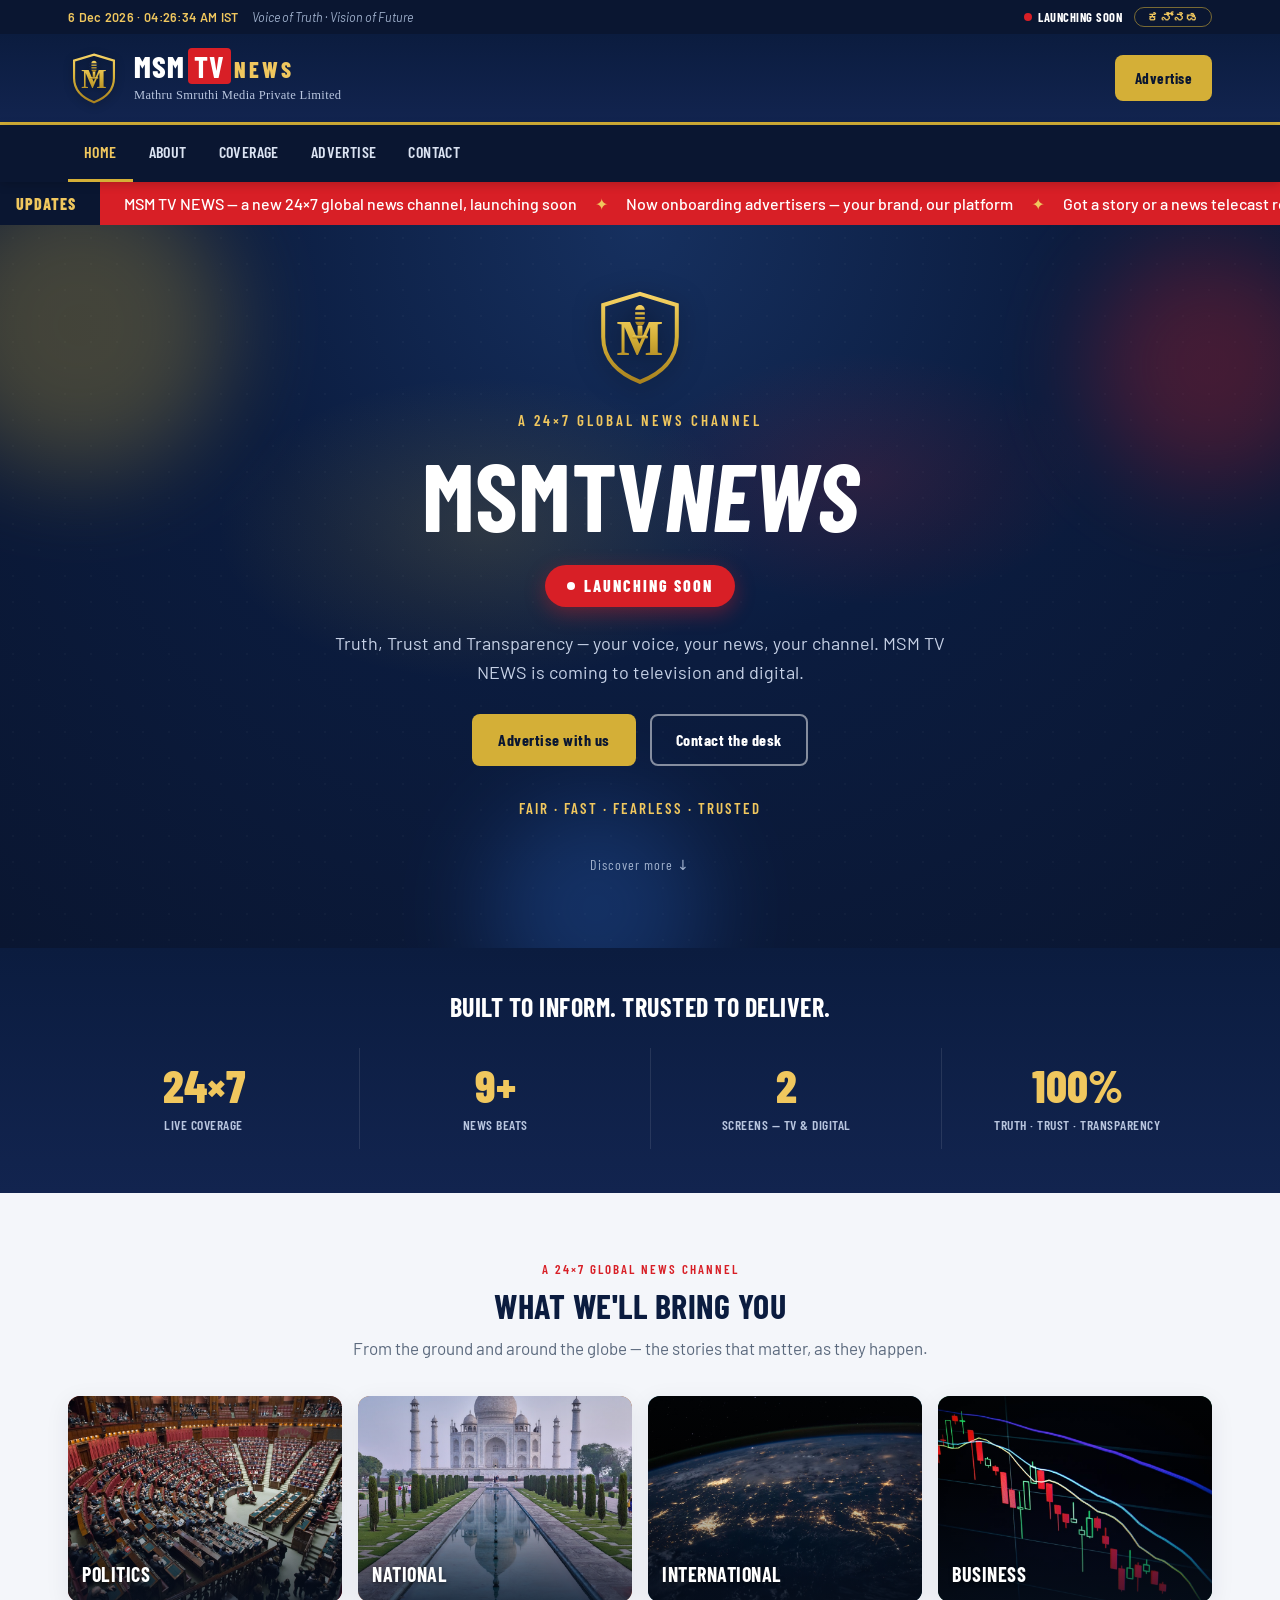
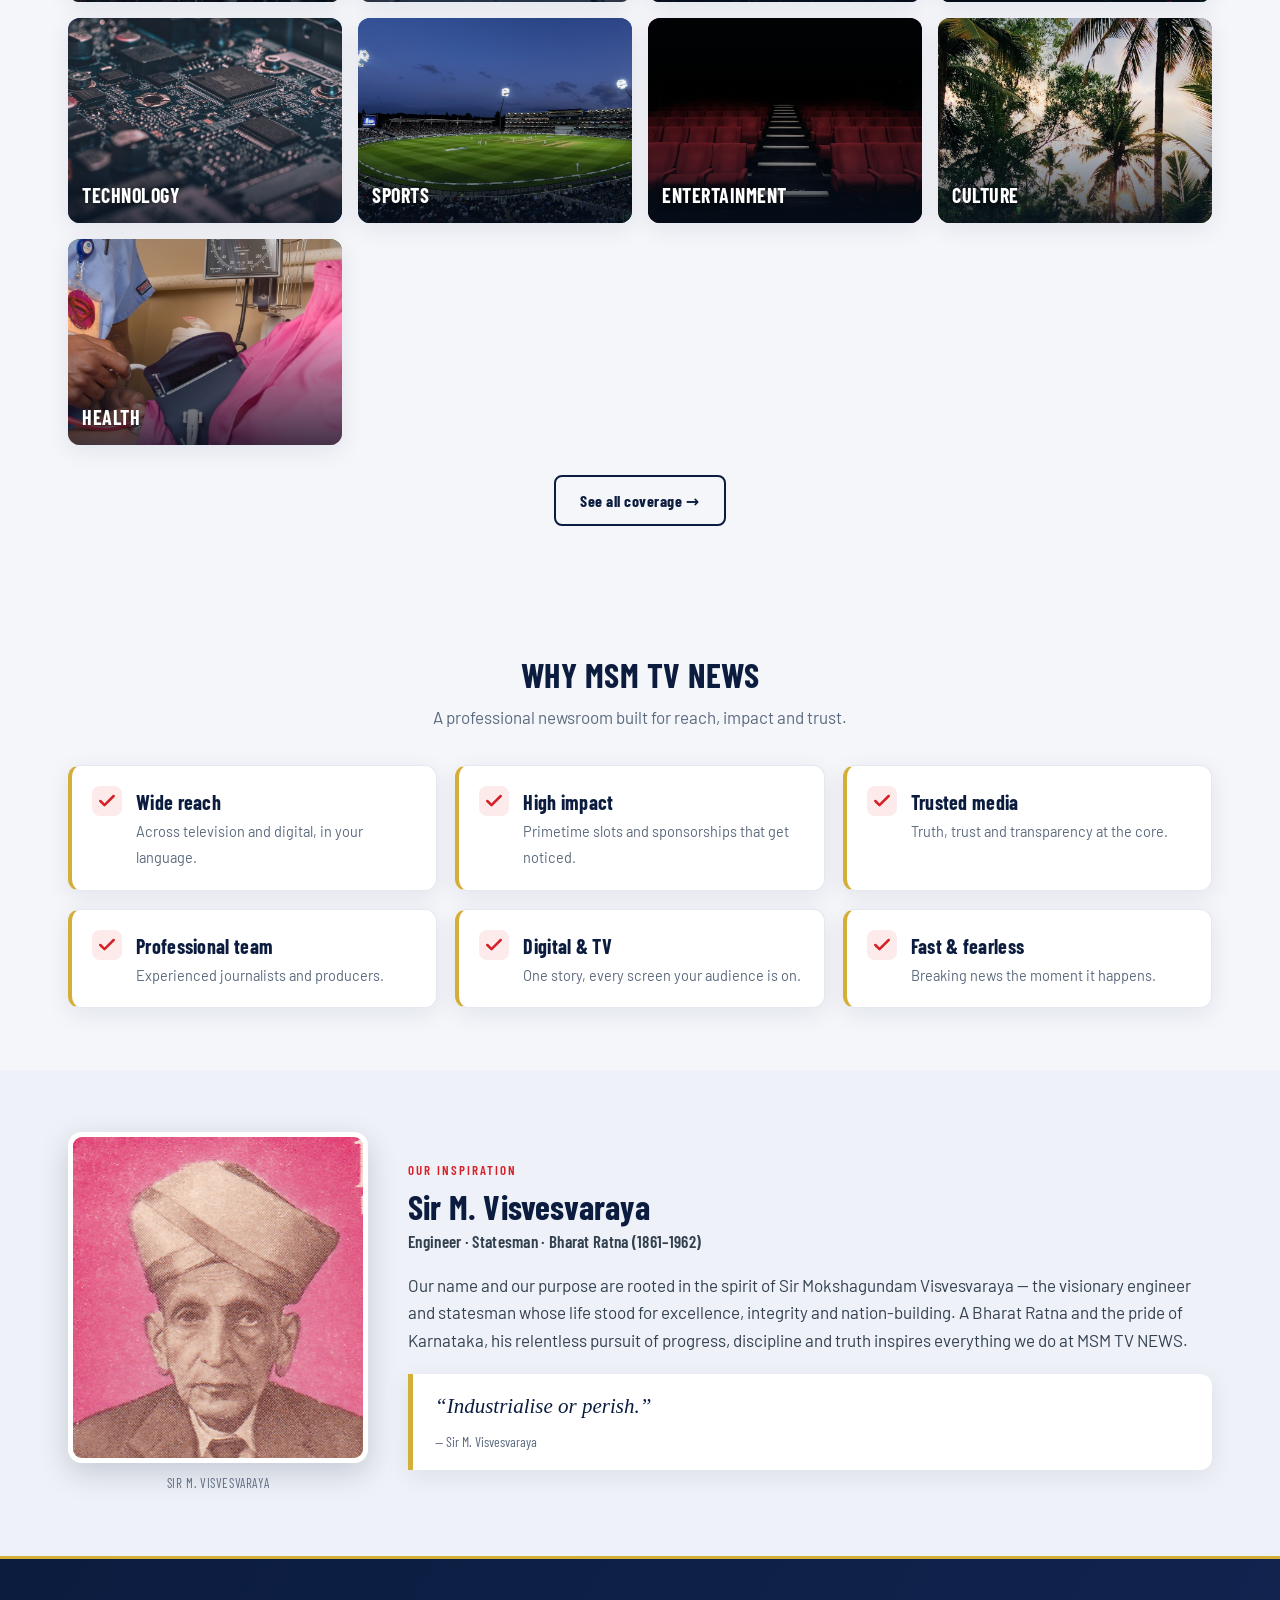
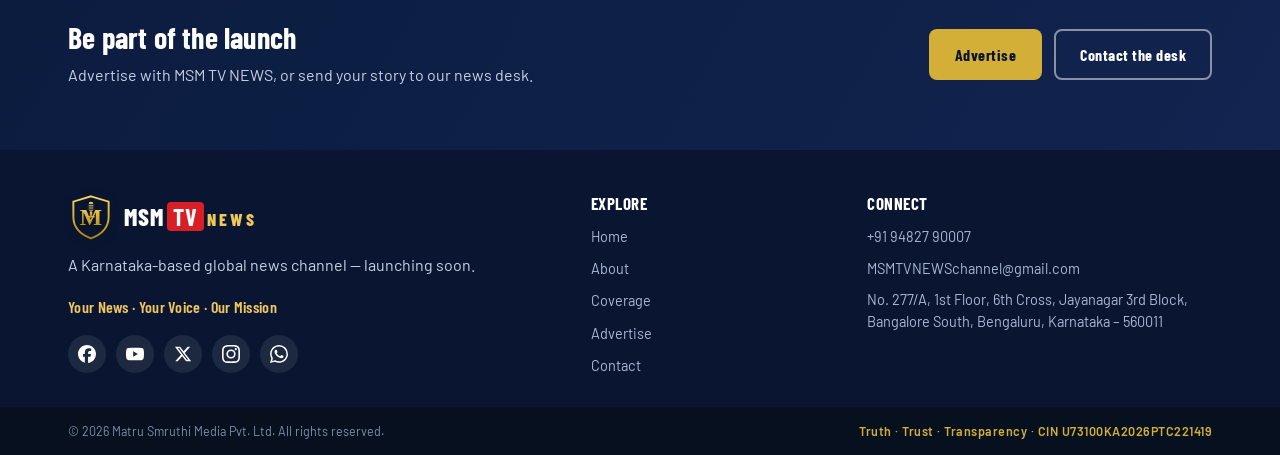
==== commit 9b2683cf: "Clean URLs: folder-per-page (/about/, /coverage/, ...) for GitHub Pages - Move about/coverage/advert" ====
--- a/index.html
+++ b/index.html
@@ -17,12 +17,13 @@
   <main id="app"></main>
   <footer id="site-footer"></footer>
 
+  <script>window.MSM_BASE = "";</script>
   <script src="assets/js/data.js"></script>
   <script src="assets/js/i18n.js"></script>
   <script src="assets/js/forms.js"></script>
   <script src="assets/js/app.js"></script>
   <script>
-    initChrome();
+    initChrome("home");
     renderLanding();
   </script>
 </body>
--- a/assets/css/style.css
+++ b/assets/css/style.css
@@ -193,6 +193,103 @@
 .footer-bar-inner { display: flex; justify-content: space-between; gap: 12px; flex-wrap: wrap; padding: 14px 18px; font-size: 12.5px; color: #7f8fac; }
 .foot-powered { color: var(--gold); font-weight: 600; letter-spacing: .5px; }
 
+.nav-link.is-active { color: var(--gold-lt); border-bottom-color: var(--gold); }
+
+/* ---------- stats band ---------- */
+.stats { background: linear-gradient(180deg, var(--navy), var(--navy-2)); color: #fff; padding: 44px 0; }
+.stats-h { text-align: center; font-family: var(--head); font-size: 26px; letter-spacing: .5px; color: #fff; text-transform: uppercase; }
+body.lang-kn .stats-h { text-transform: none; }
+.stats-grid { display: grid; grid-template-columns: repeat(4, 1fr); gap: 20px; margin-top: 26px; }
+.stat { text-align: center; padding: 14px; border-left: 1px solid rgba(255,255,255,.1); }
+.stat:first-child { border-left: 0; }
+.stat b { display: block; font-family: var(--head); font-weight: 800; font-size: 46px; color: var(--gold-lt); line-height: 1; }
+.stat span { display: block; margin-top: 6px; color: #b9c6df; font-family: var(--head); font-weight: 600; letter-spacing: .5px; text-transform: uppercase; font-size: 13.5px; }
+body.lang-kn .stat span { text-transform: none; }
+
+/* ---------- page hero (about / contact) ---------- */
+.page-hero { background: linear-gradient(120deg, var(--navy), var(--navy-2)); color: #fff; border-bottom: 4px solid var(--gold); padding: 50px 0; }
+.page-hero h1 { font-size: 42px; }
+.page-hero p { color: #c6d1e6; margin: 10px 0 0; max-width: 740px; font-size: 18px; }
+
+/* ---------- our inspiration ---------- */
+.insp-wrap { display: grid; grid-template-columns: 300px 1fr; gap: 40px; align-items: center; }
+.insp-photo img { width: 100%; border-radius: 14px; border: 5px solid #fff; box-shadow: 0 10px 30px rgba(11,28,63,.18); display: block; }
+.insp-cap { display: block; text-align: center; margin-top: 10px; font-family: var(--head); color: var(--muted); font-size: 13px; letter-spacing: .6px; text-transform: uppercase; }
+body.lang-kn .insp-cap { text-transform: none; }
+.insp-text h2 { font-size: 34px; color: var(--navy); margin: 6px 0 2px; }
+.insp-role { color: var(--red); font-family: var(--head); font-weight: 600; letter-spacing: .3px; margin: 0 0 14px; }
+.insp-text > p { color: #33404f; font-size: 17px; }
+.insp-quote { position: relative; border-left: 5px solid var(--gold); background: #fff; padding: 16px 22px; margin: 20px 0 0; font-family: var(--serif); font-style: italic; font-size: 21px; color: var(--navy); border-radius: 0 12px 12px 0; box-shadow: var(--shadow); }
+body.lang-kn .insp-quote { font-family: var(--sans); }
+.insp-quote cite { display: block; margin-top: 8px; font-size: 14px; font-style: normal; color: var(--muted); font-family: var(--head); }
+
+/* ---------- FAQ ---------- */
+.faq-wrap { max-width: 820px; margin: 0 auto; }
+.faq-list { display: flex; flex-direction: column; gap: 12px; }
+.faq-item { background: #fff; border: 1px solid var(--line); border-radius: 10px; padding: 0 18px; box-shadow: var(--shadow); }
+.faq-item summary { cursor: pointer; font-family: var(--head); font-weight: 600; color: var(--navy); font-size: 18px; padding: 16px 0; list-style: none; display: flex; justify-content: space-between; align-items: center; gap: 12px; }
+.faq-item summary::-webkit-details-marker { display: none; }
+.faq-item summary::after { content: "+"; color: var(--gold); font-size: 26px; font-weight: 400; line-height: 1; }
+.faq-item[open] summary::after { content: "–"; }
+.faq-item p { margin: 0 0 16px; color: #33404f; }
+
+/* ---------- section CTA + buttons ---------- */
+.sec-cta { text-align: center; margin-top: 30px; }
+.btn-outline { display: inline-block; border: 2px solid var(--navy); color: var(--navy); font-family: var(--head); font-weight: 700; letter-spacing: .5px; padding: 11px 24px; border-radius: 8px; font-size: 16px; transition: .2s; }
+.btn-outline:hover { background: var(--navy); color: #fff; }
+
+/* ---------- CTA band ---------- */
+.cta-band { background: linear-gradient(120deg, var(--navy), var(--navy-2)); color: #fff; border-top: 3px solid var(--gold); }
+.cta-inner { display: flex; align-items: center; justify-content: space-between; gap: 24px; flex-wrap: wrap; }
+.cta-inner h2 { font-size: 30px; }
+.cta-inner p { color: #c6d1e6; margin: 8px 0 0; }
+.cta-actions { display: flex; gap: 12px; flex-wrap: wrap; }
+
+/* ---------- coverage page beats ---------- */
+.beat-list { display: flex; flex-direction: column; gap: 34px; }
+.beat { display: grid; grid-template-columns: 1fr 1fr; gap: 30px; align-items: center; }
+.beat-photo .cov-card { aspect-ratio: 16/10; }
+.beat-rev .beat-photo { order: 2; }
+.beat-text h3 { font-size: 30px; color: var(--navy); margin-bottom: 8px; }
+.beat-text p { color: #33404f; font-size: 17px; margin: 0; }
+
+/* ---------- advertise page ---------- */
+.center-lead { text-align: center; max-width: 780px; margin: 0 auto 10px; font-size: 19px; color: #2a3547; }
+.why-grid-4 { grid-template-columns: repeat(4, 1fr); }
+.fmt-grid { display: grid; grid-template-columns: repeat(3, 1fr); gap: 18px; }
+.fmt-card { position: relative; background: #fff; border: 1px solid var(--line); border-top: 4px solid var(--gold); border-radius: 12px; padding: 22px 20px 20px; box-shadow: var(--shadow); }
+.fmt-num { font-family: var(--head); font-weight: 800; font-size: 22px; color: var(--gold); opacity: .55; }
+.fmt-card b { display: block; font-family: var(--head); font-size: 20px; color: var(--navy); margin: 4px 0 6px; letter-spacing: .3px; }
+.fmt-d { color: var(--muted); font-size: 14.5px; }
+.adv-timing { text-align: center; color: var(--muted); font-size: 14.5px; margin-top: 26px; font-style: italic; }
+
+/* ---------- subtle animations ---------- */
+.soon-badge { animation: soonPulse 2.8s ease-in-out infinite; }
+@keyframes soonPulse { 0%, 100% { transform: scale(1); } 50% { transform: scale(1.035); box-shadow: 0 8px 26px rgba(216,31,38,.5); } }
+.hero-glow { background-size: 60% 60%, 50% 50%; background-position: 20% 30%, 85% 20%; animation: glowDrift 20s ease-in-out infinite alternate; }
+@keyframes glowDrift { from { background-position: 18% 28%, 86% 18%; } to { background-position: 30% 42%, 74% 32%; } }
+.hero::before { content: ""; position: absolute; inset: 0; background-image: radial-gradient(rgba(255,255,255,.05) 1px, transparent 1px); background-size: 26px 26px; opacity: .5; animation: gridShift 24s linear infinite; pointer-events: none; }
+@keyframes gridShift { from { background-position: 0 0; } to { background-position: 26px 26px; } }
+/* floating abstract orbs */
+.orbs { position: absolute; inset: 0; overflow: hidden; pointer-events: none; z-index: 0; }
+.orb { position: absolute; border-radius: 50%; filter: blur(48px); opacity: .28; }
+.o1 { width: 300px; height: 300px; background: var(--gold); left: -70px; top: -50px; animation: float1 24s ease-in-out infinite; }
+.o2 { width: 240px; height: 240px; background: var(--red); right: -50px; top: 20px; animation: float2 30s ease-in-out infinite; }
+.o3 { width: 220px; height: 220px; background: #2e6fd6; left: 38%; bottom: -70px; animation: float3 27s ease-in-out infinite; }
+@keyframes float1 { 0%,100% { transform: translate(0,0); } 50% { transform: translate(40px, 30px); } }
+@keyframes float2 { 0%,100% { transform: translate(0,0); } 50% { transform: translate(-36px, 26px); } }
+@keyframes float3 { 0%,100% { transform: translate(0,0) scale(1); } 50% { transform: translate(24px,-30px) scale(1.08); } }
+.hero-inner, .page-hero .wrap { position: relative; z-index: 1; }
+.page-hero { position: relative; overflow: hidden; }
+
+/* google map */
+.map-wrap { margin-top: 26px; }
+.map-embed { width: 100%; height: 360px; border: 1px solid var(--line); border-radius: 14px; box-shadow: var(--shadow); display: block; }
+
+@media (prefers-reduced-motion: reduce) {
+  .soon-badge, .hero-glow, .hero::before, .tick-track, .dot, .orb { animation: none !important; }
+}
+
 /* ---------- responsive ---------- */
 @media (max-width: 960px) {
   .cov-grid { grid-template-columns: repeat(3, 1fr); }
@@ -202,6 +299,13 @@
   .two-col { grid-template-columns: 1fr; }
   .footer-inner { grid-template-columns: 1fr 1fr; }
   .topbar-tag { display: none; }
+  .insp-wrap { grid-template-columns: 1fr; text-align: center; }
+  .insp-photo { max-width: 260px; margin: 0 auto; }
+  .insp-quote { text-align: left; }
+  .beat { grid-template-columns: 1fr; gap: 16px; }
+  .beat-rev .beat-photo { order: 0; }
+  .fmt-grid, .why-grid-4 { grid-template-columns: repeat(2, 1fr); }
+  .cta-inner { flex-direction: column; align-items: flex-start; }
 }
 @media (max-width: 640px) {
   :target { scroll-margin-top: 70px; }
@@ -215,6 +319,9 @@
   .masthead .brand-msm { font-size: 24px; }
   .cov-grid { grid-template-columns: repeat(2, 1fr); }
   .why-grid, .values-grid, .footer-inner { grid-template-columns: 1fr; }
-  .sec-head h2 { font-size: 27px; }
+  .stats-grid { grid-template-columns: repeat(2, 1fr); }
+  .stat:nth-child(3) { border-left: 0; }
+  .fmt-grid, .why-grid-4 { grid-template-columns: 1fr; }
+  .sec-head h2, .page-hero h1 { font-size: 27px; }
   .hero-inner { padding: 46px 18px 54px; }
 }
